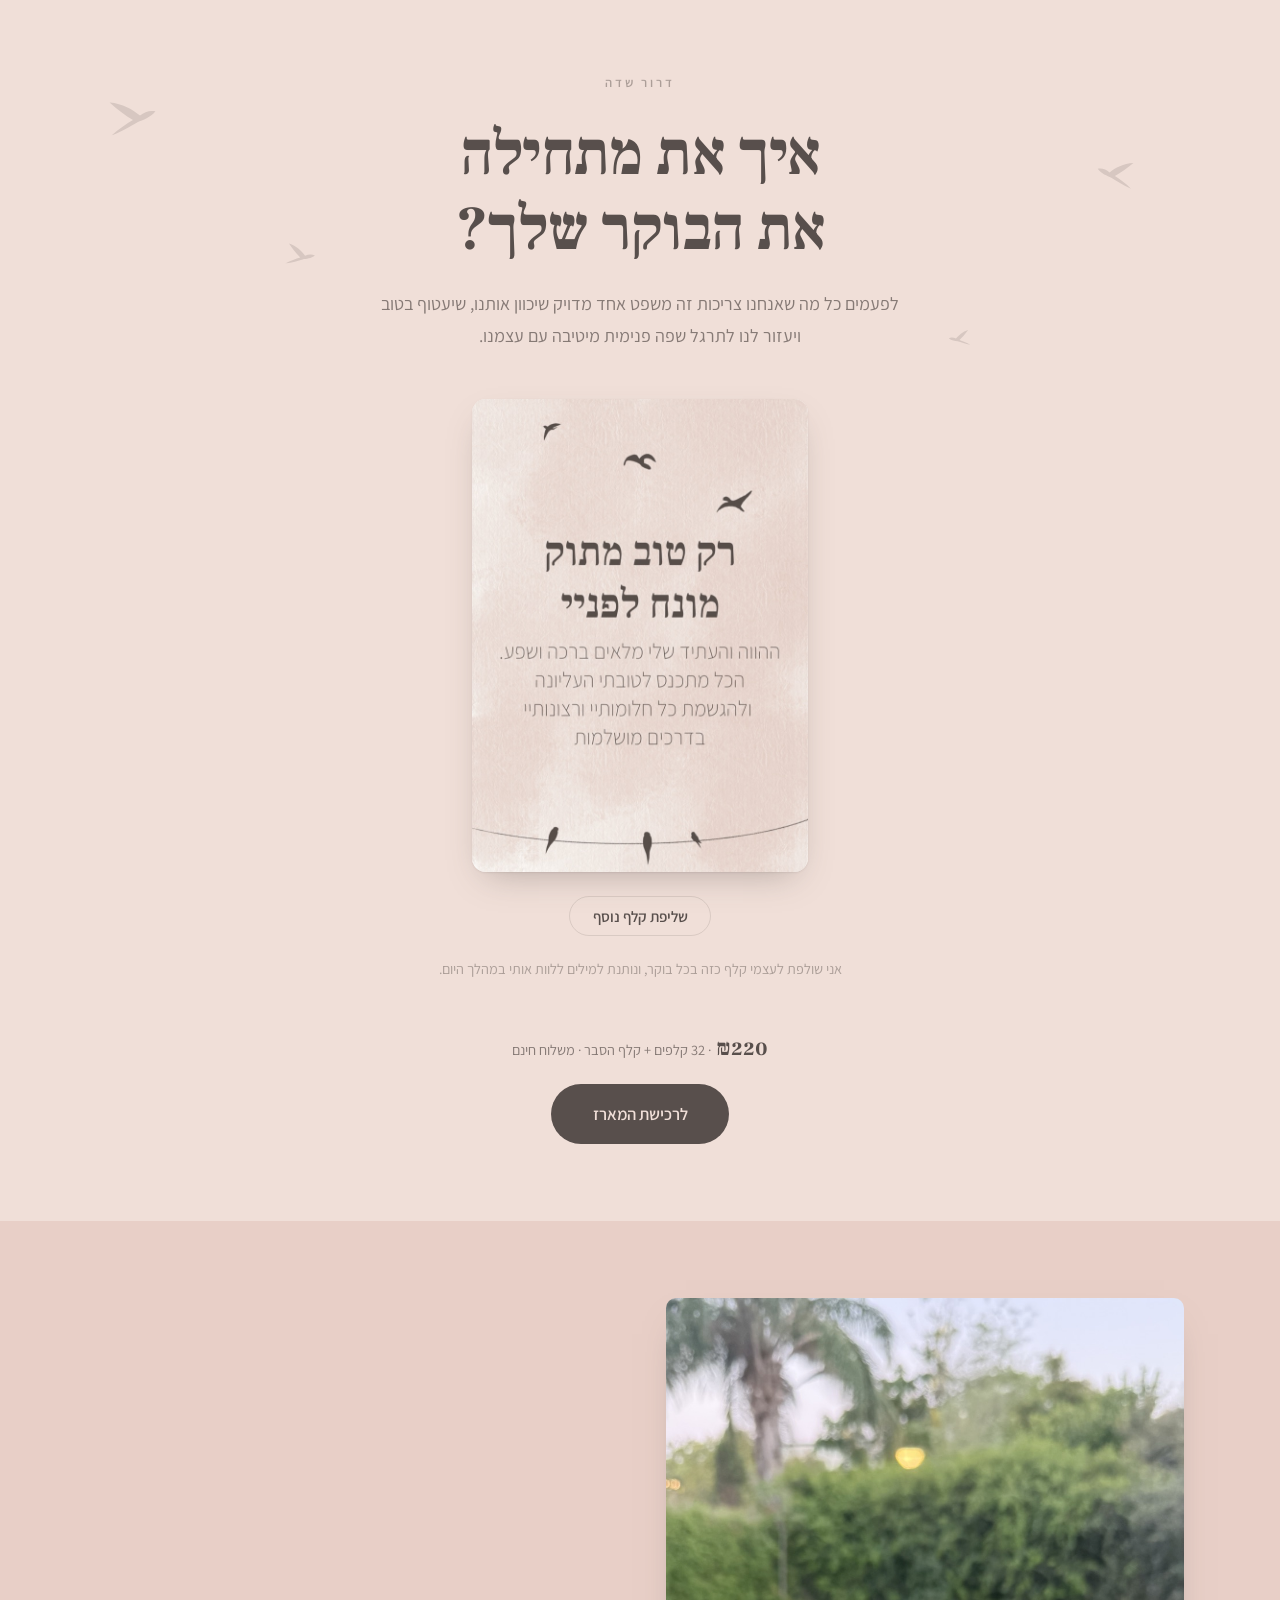
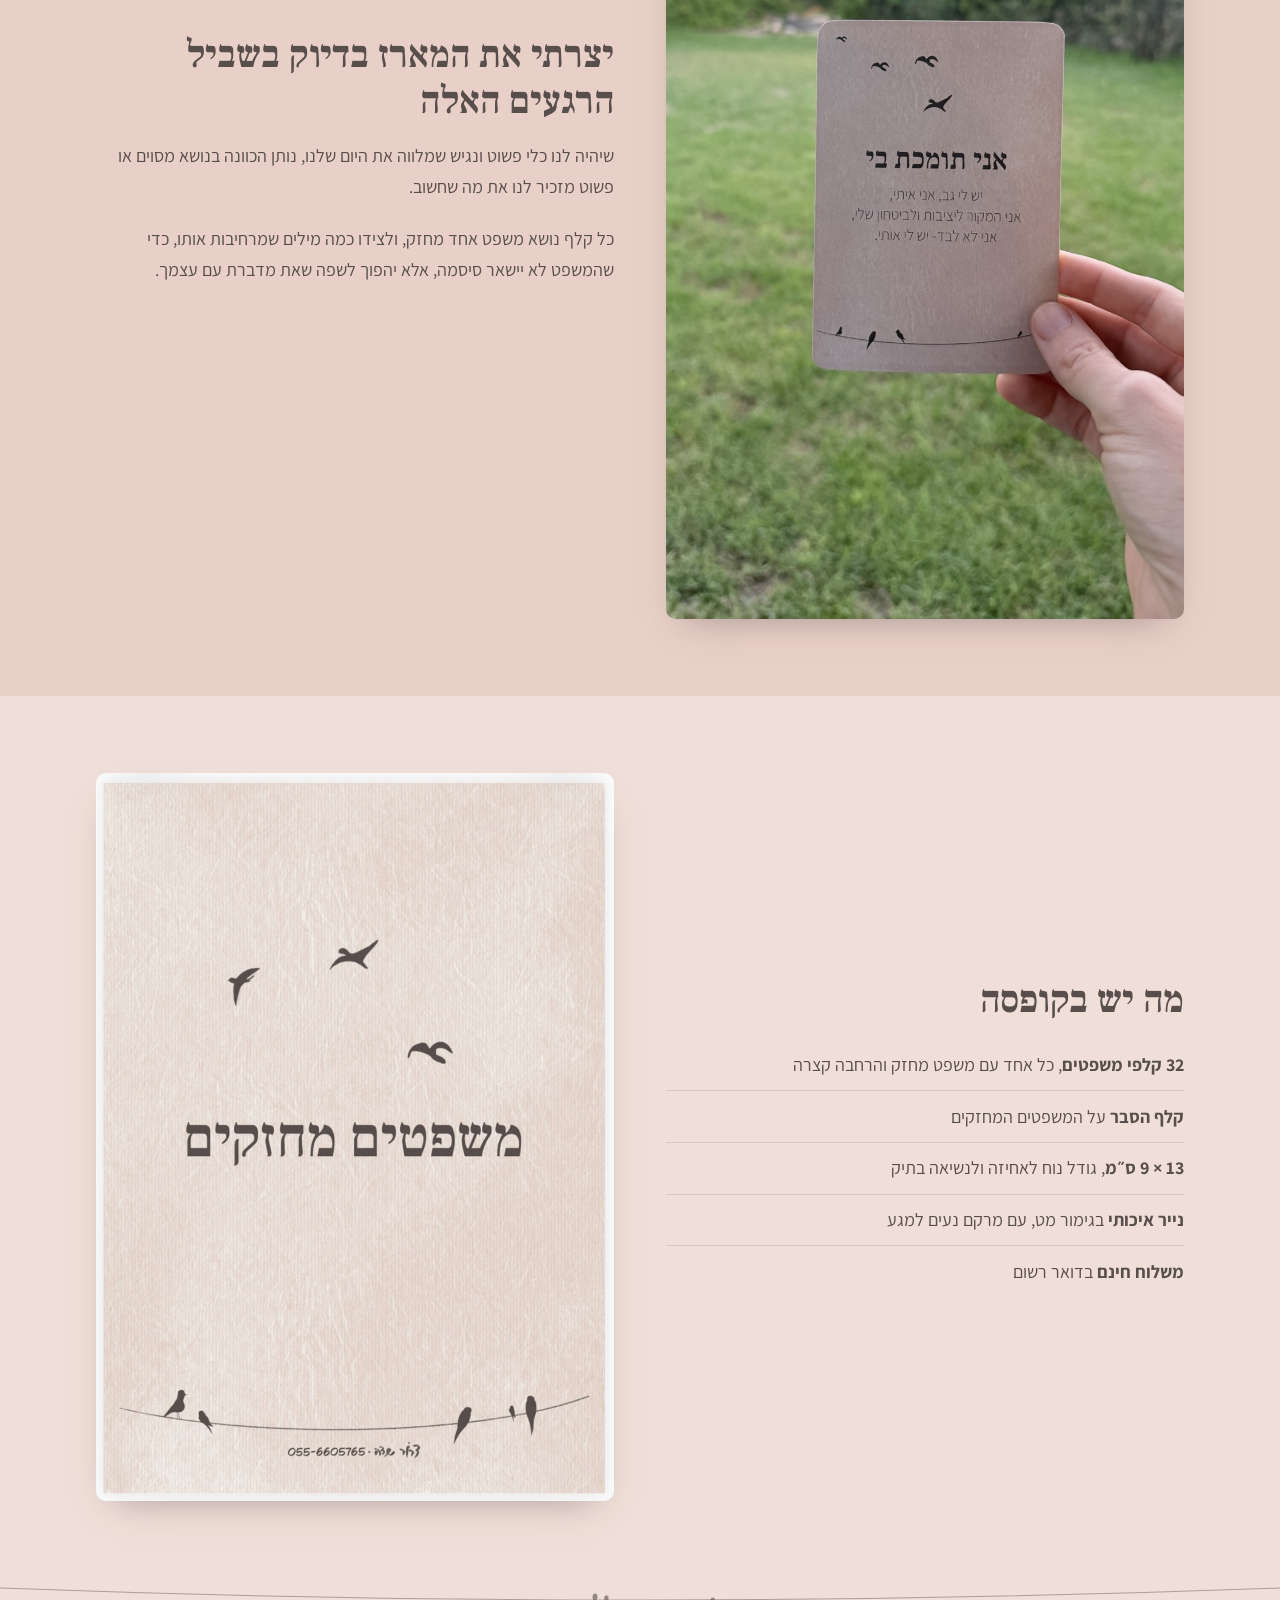
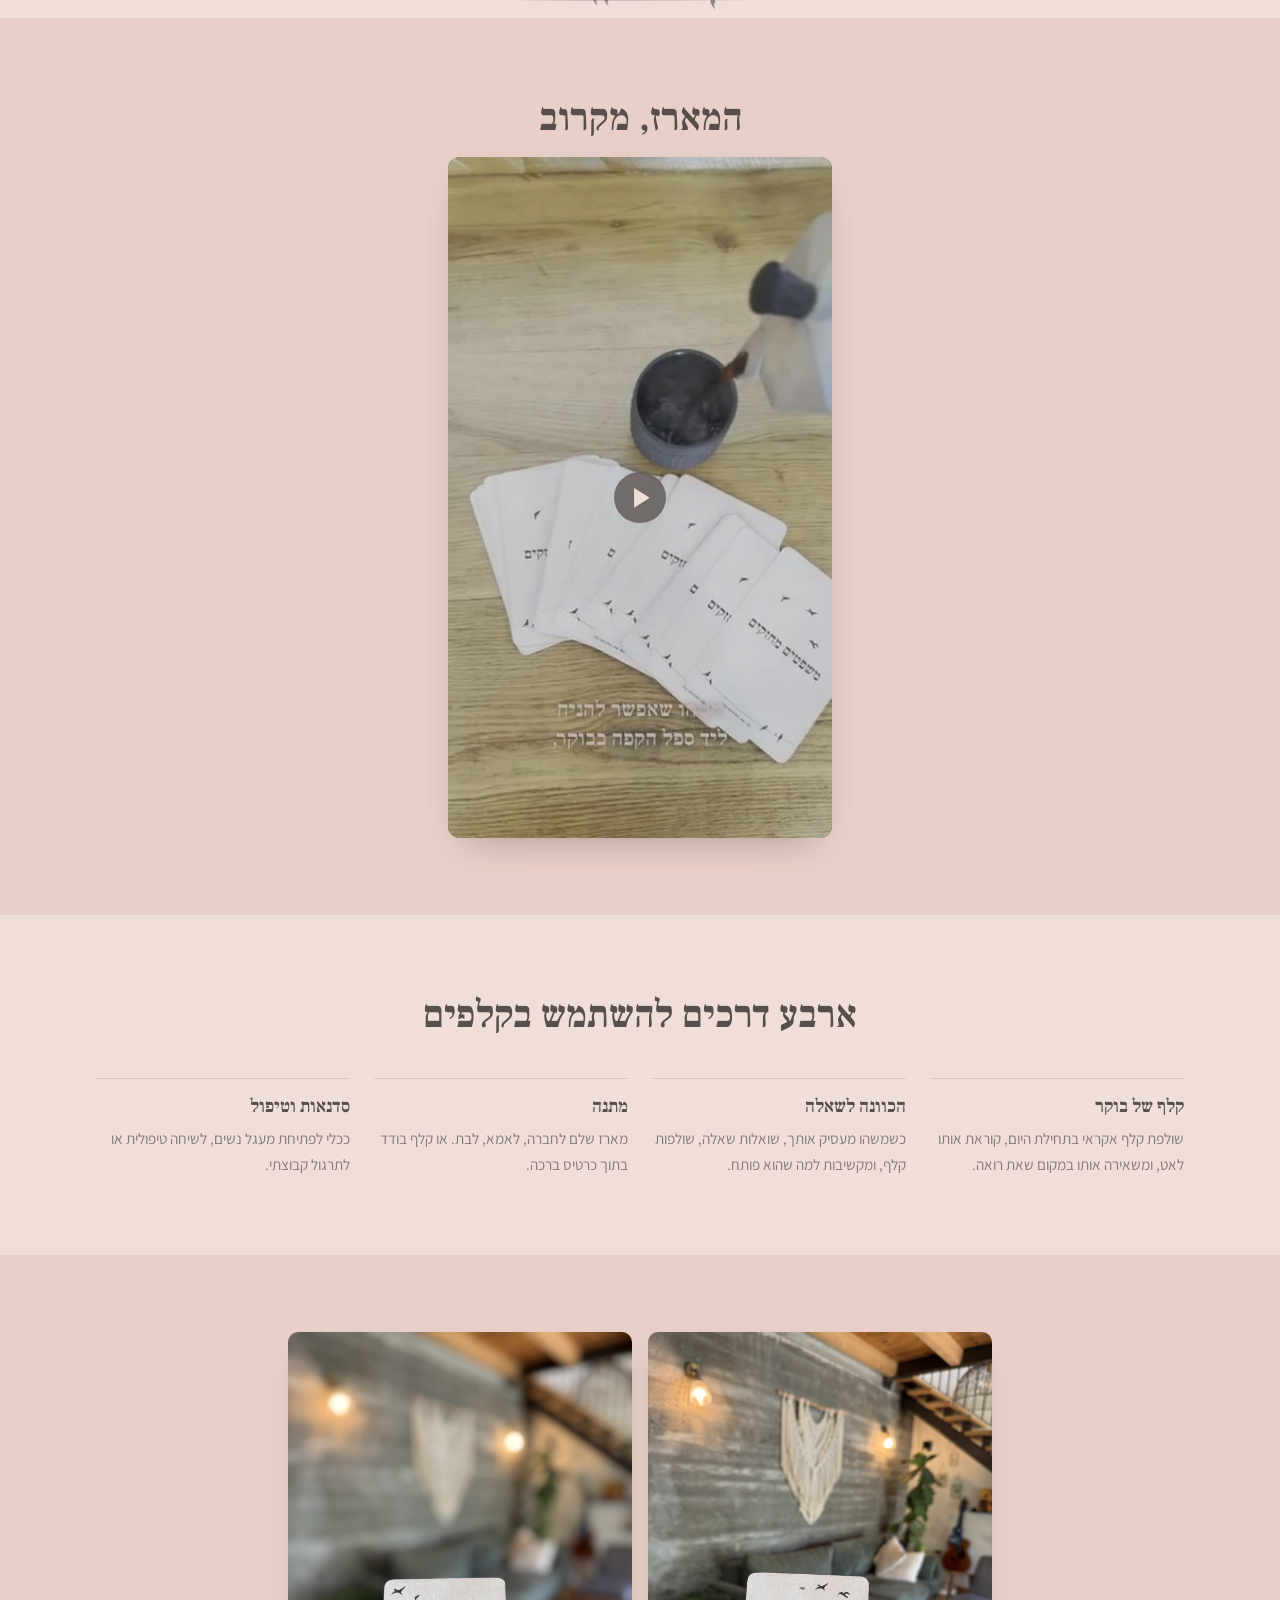
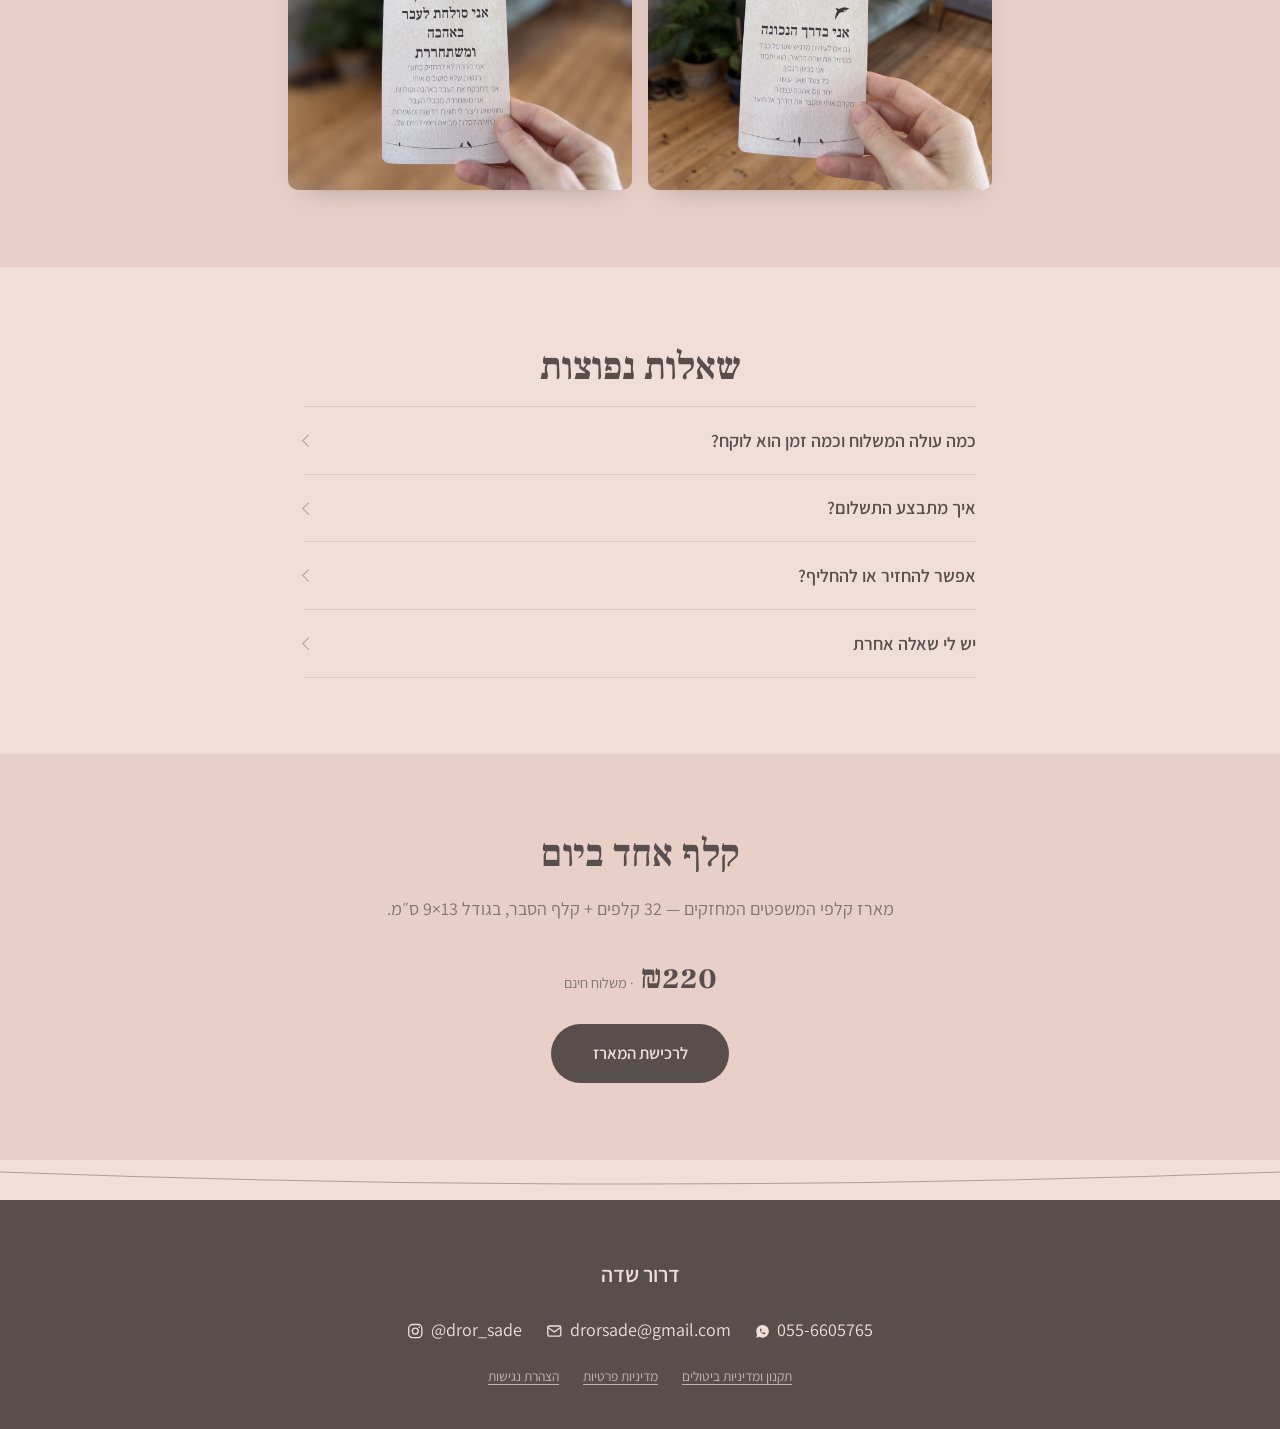
==== index.html @ 2557dee8 "Apply דרור's copy and layout revisions - Story section: em-dash removed, דרור שדה signature dropped " ====
<!doctype html>
<html lang="he" dir="rtl">
<head>
<meta charset="utf-8">
<meta name="viewport" content="width=device-width, initial-scale=1">

<title>קלפי משפטים מחזקים | דרור שדה</title>
<meta name="description" content="מארז של 32 קלפי משפטים מחזקים לנשים, לתרגול שפה פנימית מיטיבה. קלף אחד בבוקר שמלווה אותך לאורך היום. ₪220, משלוח חינם.">

<link rel="canonical" href="https://netisade.github.io/affirmation-cards-landing/">
<meta property="og:type" content="product">
<meta property="og:locale" content="he_IL">
<meta property="og:site_name" content="דרור שדה">
<meta property="og:url" content="https://netisade.github.io/affirmation-cards-landing/">
<meta property="og:title" content="קלפי משפטים מחזקים | דרור שדה">
<meta property="og:description" content="32 קלפים לתרגול שפה פנימית מיטיבה. קלף אחד בבוקר שמלווה אותך לאורך היום.">
<meta property="og:image" content="https://netisade.github.io/affirmation-cards-landing/assets/og-image.jpg">
<meta property="og:image:width" content="1200">
<meta property="og:image:height" content="630">
<meta name="twitter:card" content="summary_large_image">

<link rel="icon" href="assets/favicon.svg" type="image/svg+xml">

<link rel="preconnect" href="https://fonts.googleapis.com">
<link rel="preconnect" href="https://fonts.gstatic.com" crossorigin>
<link href="https://fonts.googleapis.com/css2?family=Assistant:wght@400;600&family=Frank+Ruhl+Libre:wght@500;700&display=swap" rel="stylesheet">

<link rel="stylesheet" href="styles.css">

<script type="application/ld+json">
{
  "@context": "https://schema.org",
  "@type": "Product",
  "name": "קלפי משפטים מחזקים",
  "description": "מארז של 32 קלפי משפטים מחזקים + קלף הסבר, לתרגול שפה פנימית מיטיבה.",
  "image": "https://netisade.github.io/affirmation-cards-landing/assets/og-image.jpg",
  "url": "https://netisade.github.io/affirmation-cards-landing/",
  "brand": { "@type": "Brand", "name": "דרור שדה" },
  "offers": {
    "@type": "Offer",
    "price": "220",
    "priceCurrency": "ILS",
    "availability": "https://schema.org/InStock"
  }
}
</script>
</head>
<body>

<!-- Bird shapes, defined once and referenced throughout -->
<svg class="svg-defs" aria-hidden="true" focusable="false">
  <defs>
    <path id="bird-fly" d="M78 24c-8-3-16-1-23 3C46 17 32 6 14 2c10 12 20 22 30 30-10 4-22 10-34 18 16-4 30-10 40-14 8-2 20-4 28-12z"/>
    <path id="bird-sit" d="M10 3c3 0 5 3 5 7 0 3-1 6-3 9l3 9-6-7c-2-3-4-7-4-11 0-4 2-7 5-7z"/>
  </defs>
</svg>

<a class="skip-link" href="#main">דילוג לתוכן</a>

<main id="main">

  <!-- ── Hero: the ritual itself ─────────────────────────────── -->
  <section class="hero">
    <div class="flock" aria-hidden="true">
      <svg class="flock__bird flock__bird--1" viewBox="0 0 90 50"><use href="#bird-fly"/></svg>
      <svg class="flock__bird flock__bird--2" viewBox="0 0 90 50"><use href="#bird-fly"/></svg>
      <svg class="flock__bird flock__bird--3" viewBox="0 0 90 50"><use href="#bird-fly"/></svg>
      <svg class="flock__bird flock__bird--4" viewBox="0 0 90 50"><use href="#bird-fly"/></svg>
    </div>

    <div class="wrap hero__inner">
      <p class="eyebrow">דרור שדה</p>
      <h1 class="hero__title">איך את מתחילה<br>את הבוקר שלך?</h1>
      <p class="hero__lede">
        לפעמים כל מה שאנחנו צריכות זה משפט אחד מדויק שיכוון אותנו,
        שיעטוף בטוב ויעזור לנו לתרגל שפה פנימית מיטיבה עם עצמנו.
      </p>

      <!-- The signature element: a real card, drawable -->
      <div class="draw">
        <div class="card" id="card" aria-live="polite">
          <img id="card-img" src="assets/card-tov-matok.jpg" width="700" height="986"
               alt="קלף ובו הכיתוב: רק טוב מתוק מונח לפניי. ההווה והעתיד שלי מלאים ברכה ושפע. הכל מתכנס לטובתי העליונה ולהגשמת כל חלומותיי ורצונותיי בדרכים מושלמות.">
        </div>

        <button class="btn-draw" id="draw" type="button">
          שליפת קלף נוסף
        </button>
        <p class="draw__hint">אני שולפת לעצמי קלף כזה בכל בוקר, ונותנת למילים ללוות אותי במהלך היום.</p>
      </div>

      <div class="buy-block">
        <p class="price"><span dir="ltr">₪220</span> <span class="price__note">· 32 קלפים + קלף הסבר · משלוח חינם</span></p>
        <a class="btn-buy" data-buy href="https://wa.me/972556605765?text=%D7%94%D7%99%D7%99%20%D7%93%D7%A8%D7%95%D7%A8%2C%20%D7%90%D7%A9%D7%9E%D7%97%20%D7%9C%D7%94%D7%96%D7%9E%D7%99%D7%9F%20%D7%9E%D7%90%D7%A8%D7%96%20%D7%A9%D7%9C%20%D7%A7%D7%9C%D7%A4%D7%99%20%D7%9E%D7%A9%D7%A4%D7%98%D7%99%D7%9D%20%D7%9E%D7%97%D7%96%D7%A7%D7%99%D7%9D" target="_blank" rel="noopener">
          לרכישת המארז
        </a>
      </div>
    </div>
  </section>

  <!-- ── Story ───────────────────────────────────────────────── -->
  <section class="band band--alt">
    <div class="wrap split">
      <div class="split__media">
        <img src="assets/photo-garden.jpg" width="900" height="1600" alt="יד מחזיקה קלף ובו הכיתוב ״אני תומכת בי״, על רקע גינה ירוקה" loading="lazy">
      </div>
      <div class="split__text">
        <h2 class="h2">יצרתי את המארז בדיוק בשביל הרגעים האלה</h2>
        <p>
          שיהיה לנו כלי פשוט ונגיש שמלווה את היום שלנו, נותן הכוונה בנושא מסוים
          או פשוט מזכיר לנו את מה שחשוב.
        </p>
        <p>
          כל קלף נושא משפט אחד מחזק, ולצידו כמה מילים שמרחיבות אותו,
          כדי שהמשפט לא יישאר סיסמה, אלא יהפוך לשפה שאת מדברת עם עצמך.
        </p>
      </div>
    </div>
  </section>

  <!-- ── What's in the box ───────────────────────────────────── -->
  <section class="band">
    <div class="wrap split split--reverse">
      <div class="split__media">
        <img src="assets/deck-cover.jpg" width="854" height="1200" alt="קלף השער של המארז ובו הכיתוב ״משפטים מחזקים״" loading="lazy">
      </div>
      <div class="split__text">
        <h2 class="h2">מה יש בקופסה</h2>
        <ul class="specs">
          <li><strong>32 קלפי משפטים</strong>, כל אחד עם משפט מחזק והרחבה קצרה</li>
          <li><strong>קלף הסבר</strong> על המשפטים המחזקים</li>
          <li><strong><span dir="ltr">9 × 13</span> ס״מ</strong>, גודל נוח לאחיזה ולנשיאה בתיק</li>
          <li><strong>נייר איכותי</strong> בגימור מט, עם מרקם נעים למגע</li>
          <li><strong>משלוח חינם</strong> בדואר רשום</li>
        </ul>
      </div>
    </div>
  </section>

  <div class="divider" aria-hidden="true">
    <svg viewBox="0 0 400 40" preserveAspectRatio="none" class="divider__wire">
      <path d="M0 10 Q200 34 400 10" fill="none" stroke="currentColor" stroke-width="1"/>
    </svg>
    <svg viewBox="0 0 400 40" class="divider__birds">
      <g transform="translate(150 14) scale(.5)"><use href="#bird-sit"/></g>
      <g transform="translate(162 16) scale(.44)"><use href="#bird-sit"/></g>
      <g transform="translate(268 18) scale(.48)"><use href="#bird-sit"/></g>
    </svg>
  </div>

  <!-- ── Video ───────────────────────────────────────────────── -->
  <section class="band band--alt">
    <div class="wrap narrow center">
      <h2 class="h2">המארז, מקרוב</h2>
      <div class="video" id="video"
           data-src="assets/product-video.mp4"
           data-poster="assets/video-poster.jpg">
        <img src="assets/video-poster.jpg" alt="" width="406" height="720" loading="lazy">
        <button class="video__play" type="button">
          <span class="visually-hidden">הפעלת הסרטון</span>
          <svg viewBox="0 0 24 24" aria-hidden="true"><path d="M8 5v14l11-7z" fill="currentColor"/></svg>
        </button>
      </div>
    </div>
  </section>

  <!-- ── How to use ──────────────────────────────────────────── -->
  <section class="band">
    <div class="wrap">
      <h2 class="h2 center">ארבע דרכים להשתמש בקלפים</h2>
      <div class="uses">
        <div class="use">
          <h3>קלף של בוקר</h3>
          <p>שולפת קלף אקראי בתחילת היום, קוראת אותו לאט, ומשאירה אותו במקום שאת רואה.</p>
        </div>
        <div class="use">
          <h3>הכוונה לשאלה</h3>
          <p>כשמשהו מעסיק אותך, שואלות שאלה, שולפות קלף, ומקשיבות למה שהוא פותח.</p>
        </div>
        <div class="use">
          <h3>מתנה</h3>
          <p>מארז שלם לחברה, לאמא, לבת. או קלף בודד בתוך כרטיס ברכה.</p>
        </div>
        <div class="use">
          <h3>סדנאות וטיפול</h3>
          <p>ככלי לפתיחת מעגל נשים, לשיחה טיפולית או לתרגול קבוצתי.</p>
        </div>
      </div>
    </div>
  </section>

  <!-- ── Gallery ─────────────────────────────────────────────── -->
  <section class="band band--alt">
    <div class="wrap">
      <div class="gallery">
        <img src="assets/photo-livingroom.jpg" width="1200" height="1600" alt="קלף ובו הכיתוב ״אני בדרך הנכונה״ מוחזק בסלון" loading="lazy">
        <img src="assets/photo-livingroom-2.jpg" width="1200" height="1600" alt="קלף ובו הכיתוב ״אני סולחת לעבר באהבה ומשתחררת״" loading="lazy">
      </div>
    </div>
  </section>

  <!-- ── FAQ ─────────────────────────────────────────────────── -->
  <section class="band">
    <div class="wrap narrow">
      <h2 class="h2 center">שאלות נפוצות</h2>

      <details class="faq">
        <summary>כמה עולה המשלוח וכמה זמן הוא לוקח?</summary>
        <p>המשלוח בדואר רשום הוא <strong>חינם</strong>, ומגיע עד שבועיים.
           אפשר גם משלוח עם שליח עד הבית בתוספת <strong><span dir="ltr">₪35</span></strong>.
           כתבי לי בוואטסאפ ונסגור את הפרטים.</p>
      </details>

      <details class="faq">
        <summary>איך מתבצע התשלום?</summary>
        <p>התשלום מתבצע בעמוד מאובטח של מערכת הסליקה מורנינג (חשבונית ירוקה).
           פרטי האשראי לא נשמרים אצלי, וקבלה נשלחת אלייך אוטומטית למייל בסיום הרכישה.</p>
      </details>

      <details class="faq">
        <summary>אפשר להחזיר או להחליף?</summary>
        <p>כן. אפשר לבטל את העסקה תוך 14 יום מקבלת המארז, כל עוד הוא באריזתו המקורית
           ולא נעשה בו שימוש, בהתאם לחוק הגנת הצרכן. הפרטים המלאים מופיעים
           <a href="takanon.html">בתקנון</a>.</p>
      </details>

      <details class="faq">
        <summary>יש לי שאלה אחרת</summary>
        <p>אשמח לענות. אפשר <a href="https://wa.me/972556605765" target="_blank" rel="noopener">בוואטסאפ</a>
           או במייל <span data-mail dir="ltr">drorsade [at] gmail [dot] com</span>.</p>
      </details>
    </div>
  </section>

  <!-- ── Closing CTA: the birds settle ───────────────────────── -->
  <section class="band band--close">
    <div class="wrap narrow center">
      <h2 class="h2">קלף אחד ביום</h2>
      <p class="close__lede">מארז קלפי המשפטים המחזקים — 32 קלפים + קלף הסבר, בגודל <span dir="ltr">9×13</span> ס״מ.</p>
      <p class="price price--lg"><span dir="ltr">₪220</span> <span class="price__note">· משלוח חינם</span></p>
      <a class="btn-buy" data-buy href="https://wa.me/972556605765?text=%D7%94%D7%99%D7%99%20%D7%93%D7%A8%D7%95%D7%A8%2C%20%D7%90%D7%A9%D7%9E%D7%97%20%D7%9C%D7%94%D7%96%D7%9E%D7%99%D7%9F%20%D7%9E%D7%90%D7%A8%D7%96%20%D7%A9%D7%9C%20%D7%A7%D7%9C%D7%A4%D7%99%20%D7%9E%D7%A9%D7%A4%D7%98%D7%99%D7%9D%20%D7%9E%D7%97%D7%96%D7%A7%D7%99%D7%9D" target="_blank" rel="noopener">
        לרכישת המארז
      </a>
    </div>
  </section>

</main>

<footer class="footer">
  <svg class="footer__wire" viewBox="0 0 400 40" preserveAspectRatio="none" aria-hidden="true">
    <path d="M0 12 Q200 36 400 12" fill="none" stroke="currentColor" stroke-width="1"/>
  </svg>
  <div class="wrap footer__inner">
    <p class="footer__name">דרור שדה</p>
    <ul class="footer__links">
      <li>
        <a href="https://wa.me/972556605765" target="_blank" rel="noopener">
          <svg class="icon icon--solid" viewBox="0 0 24 24" width="14" height="14" aria-hidden="true">
            <path fill="currentColor" d="M12 2C6.5 2 2 6.5 2 12c0 1.8.5 3.5 1.3 4.9L2 22l5.3-1.4C8.7 21.5 10.3 22 12 22c5.5 0 10-4.5 10-10S17.5 2 12 2z"/>
            <g transform="translate(6.4 6.6) scale(.47)">
              <path fill="var(--ink)" d="M6.62 10.79c1.44 2.83 3.76 5.14 6.59 6.59l2.2-2.2c.27-.27.67-.36 1.02-.24 1.12.37 2.33.57 3.57.57.55 0 1 .45 1 1V20c0 .55-.45 1-1 1-9.39 0-17-7.61-17-17 0-.55.45-1 1-1h3.5c.55 0 1 .45 1 1 0 1.25.2 2.45.57 3.57.11.35.03.74-.25 1.02l-2.2 2.2z"/>
            </g>
          </svg>
          <span class="visually-hidden">וואטסאפ</span>
          <span dir="ltr">055-6605765</span>
        </a>
      </li>
      <li><span data-mail="icon" dir="ltr">drorsade [at] gmail [dot] com</span></li>
      <li>
        <a href="https://instagram.com/dror_sade" target="_blank" rel="noopener">
          <svg class="icon" viewBox="0 0 24 24" width="15" height="15" aria-hidden="true"
               fill="none" stroke="currentColor" stroke-width="1.9"
               stroke-linecap="round" stroke-linejoin="round">
            <rect x="2.5" y="2.5" width="19" height="19" rx="5.4"/>
            <circle cx="12" cy="12" r="4.3"/>
            <circle cx="17.6" cy="6.4" r="1.15" fill="currentColor" stroke="none"/>
          </svg>
          <span class="visually-hidden">אינסטגרם</span>
          <span dir="ltr">@dror_sade</span>
        </a>
      </li>
    </ul>
    <ul class="footer__legal">
      <li><a href="takanon.html">תקנון ומדיניות ביטולים</a></li>
      <li><a href="privacy.html">מדיניות פרטיות</a></li>
      <li><a href="accessibility.html">הצהרת נגישות</a></li>
    </ul>
  </div>
</footer>

<!-- Sticky buy bar — appears once the hero scrolls away (mobile) -->
<div class="sticky-buy" id="stickyBuy" hidden>
  <span class="sticky-buy__price"><span dir="ltr">₪220</span> · משלוח חינם</span>
  <a class="btn-buy btn-buy--sm" data-buy href="https://wa.me/972556605765?text=%D7%94%D7%99%D7%99%20%D7%93%D7%A8%D7%95%D7%A8%2C%20%D7%90%D7%A9%D7%9E%D7%97%20%D7%9C%D7%94%D7%96%D7%9E%D7%99%D7%9F%20%D7%9E%D7%90%D7%A8%D7%96%20%D7%A9%D7%9C%20%D7%A7%D7%9C%D7%A4%D7%99%20%D7%9E%D7%A9%D7%A4%D7%98%D7%99%D7%9D%20%D7%9E%D7%97%D7%96%D7%A7%D7%99%D7%9D" target="_blank" rel="noopener">לרכישה</a>
</div>

<script src="script.js"></script>
<script src="contact.js"></script>
</body>
</html>
---- styles.css ----
/* ============================================================
   קלפי משפטים מחזקים — דרור שדה
   Palette and typefaces are the brand's own spec.
   ============================================================ */

:root {
  --ink:      #584F4C;   /* text and birds */
  --paper:    #F0DFD8;   /* primary background */
  --paper-2:  #E8CFC7;   /* alternating background */
  --cream:    #FBF4F1;   /* card surface */

  --ink-70:   rgba(88, 79, 76, .7);
  --ink-45:   rgba(88, 79, 76, .45);
  --ink-15:   rgba(88, 79, 76, .15);

  --display: "Frank Ruhl Libre", Georgia, serif;
  --body:    "Assistant", -apple-system, "Segoe UI", sans-serif;

  --wrap: 68rem;
  --gap:  clamp(2.5rem, 6vw, 5rem);
}

*, *::before, *::after { box-sizing: border-box; }

html { -webkit-text-size-adjust: 100%; scroll-behavior: smooth; }

body {
  margin: 0;
  background: var(--paper);
  color: var(--ink);
  font-family: var(--body);
  font-size: clamp(1rem, .96rem + .3vw, 1.125rem);
  line-height: 1.75;
  overflow-x: hidden;
}

img { max-width: 100%; height: auto; display: block; }

a { color: inherit; text-underline-offset: .25em; }

h1, h2, h3 {
  font-family: var(--display);
  font-weight: 700;
  line-height: 1.2;
  margin: 0;
}

p { margin: 0 0 1.1em; }
p:last-child { margin-bottom: 0; }

.svg-defs { position: absolute; width: 0; height: 0; }

.visually-hidden {
  position: absolute; width: 1px; height: 1px;
  padding: 0; margin: -1px; overflow: hidden;
  clip: rect(0 0 0 0); white-space: nowrap; border: 0;
}

.skip-link {
  position: absolute; inset-inline-start: 0; inset-block-start: -100%;
  background: var(--ink); color: var(--paper);
  padding: .75rem 1.25rem; z-index: 100;
}
.skip-link:focus { inset-block-start: 0; }

:focus-visible {
  outline: 2px solid var(--ink);
  outline-offset: 3px;
  border-radius: 2px;
}

/* ── Layout ─────────────────────────────────────────────────── */

.wrap {
  width: min(100% - 2.5rem, var(--wrap));
  margin-inline: auto;
}
.narrow { max-width: 42rem; }
.center { text-align: center; }
.narrow.center { margin-inline: auto; }

.band { padding-block: var(--gap); }
.band--alt { background: var(--paper-2); }

.h2 {
  font-size: clamp(1.6rem, 1.3rem + 1.5vw, 2.4rem);
  margin-block-end: 1rem;
}
.h2.center { margin-inline: auto; }

.eyebrow {
  font-family: var(--body);
  font-size: .8rem;
  font-weight: 600;
  letter-spacing: .22em;
  color: var(--ink-45);
  margin-block-end: 1.5rem;
}

/* ── Hero ───────────────────────────────────────────────────── */

.hero {
  position: relative;
  padding-block: clamp(2.5rem, 7vw, 4.5rem) var(--gap);
  overflow: hidden;
}

.hero__inner { text-align: center; }

.hero__title {
  font-size: clamp(2.1rem, 1.4rem + 3.4vw, 3.9rem);
  letter-spacing: -.01em;
  margin-block-end: 1.25rem;
}

.hero__lede {
  max-width: 34rem;
  margin-inline: auto;
  margin-block-end: clamp(2rem, 5vw, 3rem);
  color: var(--ink-70);
}

/* Birds drifting behind the hero — scattered, still in flight */
.flock {
  position: absolute; inset: 0;
  pointer-events: none;
  color: var(--ink);
  opacity: .16;
}
.flock__bird { position: absolute; fill: currentColor; }
.flock__bird--1 { width: 62px; inset-block-start: 8%;  inset-inline-end: 8%;  transform: rotate(-8deg); }
.flock__bird--2 { width: 38px; inset-block-start: 20%; inset-inline-end: 22%; transform: rotate(6deg); }
.flock__bird--3 { width: 48px; inset-block-start: 13%; inset-inline-start: 11%; transform: rotate(10deg) scaleX(-1); }
.flock__bird--4 { width: 28px; inset-block-start: 27%; inset-inline-start: 24%; transform: rotate(-4deg) scaleX(-1); }

@media (max-width: 48rem) {
  .flock__bird--2, .flock__bird--4 { display: none; }
  .flock__bird--1 { width: 42px; }
  .flock__bird--3 { width: 32px; }
}

/* ── The card (signature element) ───────────────────────────── */

.draw { margin-block-end: clamp(2rem, 5vw, 3rem); }

/* The real printed card, photographed. Its own paper grain and birds are
   part of the image, so the frame here stays out of the way. */
.card {
  width: min(100%, 21rem);
  margin-inline: auto;
  border-radius: 14px;
  overflow: hidden;
  background: var(--cream);
  box-shadow:
    0 1px 2px rgba(88, 79, 76, .10),
    0 14px 34px -14px rgba(88, 79, 76, .40);
}

.card img {
  width: 100%;
  height: auto;
  display: block;
  transition: opacity .2s ease;
}

.card.is-turning img { opacity: 0; }

.btn-draw {
  display: inline-block;
  margin-block-start: 1.5rem;
  padding: .55rem 1.4rem;
  font-family: var(--body);
  font-size: .95rem;
  font-weight: 600;
  color: var(--ink);
  background: transparent;
  border: 1px solid var(--ink-15);
  border-radius: 999px;
  cursor: pointer;
  transition: border-color .2s ease, background-color .2s ease;
}
.btn-draw:hover { border-color: var(--ink-45); background: rgba(255,255,255,.4); }

.draw__hint {
  max-width: 28rem;
  margin-inline: auto;
  margin-block-start: 1.25rem;
  font-size: .9rem;
  color: var(--ink-45);
}

/* ── Buy ────────────────────────────────────────────────────── */

.price {
  font-family: var(--display);
  font-size: 1.4rem;
  font-weight: 700;
  margin-block-end: 1rem;
}
.price--lg { font-size: clamp(1.6rem, 1.4rem + 1vw, 2.1rem); }
.price__note {
  font-family: var(--body);
  font-size: .9rem;
  font-weight: 400;
  color: var(--ink-70);
}

.btn-buy {
  display: inline-block;
  padding: .95rem 2.6rem;
  min-height: 44px;
  background: var(--ink);
  color: var(--paper);
  font-family: var(--body);
  font-size: 1.05rem;
  font-weight: 600;
  text-decoration: none;
  border-radius: 999px;
  transition: transform .2s ease, box-shadow .2s ease;
}
.btn-buy:hover {
  transform: translateY(-2px);
  box-shadow: 0 10px 22px -10px rgba(88, 79, 76, .7);
}

/* ── Split sections ─────────────────────────────────────────── */

.split {
  display: grid;
  gap: clamp(1.75rem, 4vw, 3.5rem);
  align-items: center;
}
@media (min-width: 48rem) {
  .split { grid-template-columns: 1fr 1fr; }
  .split--reverse .split__media { order: 2; }
}

.split__media img {
  width: 100%;
  border-radius: 10px;
  box-shadow: 0 16px 36px -20px rgba(88, 79, 76, .55);
}

.signature {
  font-family: var(--display);
  font-size: 1.05rem;
  color: var(--ink-70);
  margin-block-start: 1.5rem;
}

.specs { margin: 0; padding: 0; list-style: none; }
.specs li {
  padding-block: .6rem;
  border-block-end: 1px solid var(--ink-15);
}
.specs li:last-child { border-block-end: 0; }

/* ── Divider: the wire ──────────────────────────────────────── */

.divider {
  position: relative;
  color: var(--ink-45);
  height: 40px;
}
.divider__wire, .divider__birds {
  position: absolute; inset-inline: 0; inset-block-start: 0;
  width: 100%; height: 40px;
}
.divider__birds { fill: var(--ink); opacity: .6; }

/* ── Video ──────────────────────────────────────────────────── */

.video {
  position: relative;
  width: min(100%, 24rem);
  margin-inline: auto;
  border-radius: 12px;
  overflow: hidden;
  box-shadow: 0 16px 36px -20px rgba(88, 79, 76, .55);
  background: var(--ink);
}
.video img, .video video { width: 100%; display: block; }

.video__play {
  position: absolute; inset: 0;
  display: grid; place-items: center;
  width: 100%; height: 100%;
  background: rgba(88, 79, 76, .22);
  border: 0; cursor: pointer;
  color: var(--paper);
  transition: background-color .2s ease;
}
.video__play:hover { background: rgba(88, 79, 76, .35); }
.video__play svg {
  width: 34px; height: 34px;
  padding: .55rem;
  box-sizing: content-box;
  background: rgba(88, 79, 76, .75);
  border-radius: 50%;
}

/* ── Uses ───────────────────────────────────────────────────── */

.uses {
  display: grid;
  gap: 1.5rem;
  margin-block-start: 2.5rem;
}
@media (min-width: 34rem) { .uses { grid-template-columns: repeat(2, 1fr); } }
@media (min-width: 60rem) { .uses { grid-template-columns: repeat(4, 1fr); } }

.use { padding-block-start: 1rem; border-block-start: 1px solid var(--ink-15); }
.use h3 { font-size: 1.15rem; margin-block-end: .5rem; }
.use p { font-size: .95rem; color: var(--ink-70); }

/* ── Gallery ────────────────────────────────────────────────── */

.gallery {
  display: grid;
  gap: 1rem;
  grid-template-columns: repeat(2, 1fr);
  max-width: 44rem;
  margin-inline: auto;
}

.gallery img {
  width: 100%;
  aspect-ratio: 3 / 4;
  object-fit: cover;
  border-radius: 10px;
  box-shadow: 0 12px 28px -18px rgba(88, 79, 76, .55);
}

/* ── FAQ ────────────────────────────────────────────────────── */

.faq {
  border-block-end: 1px solid var(--ink-15);
}
.faq:first-of-type { border-block-start: 1px solid var(--ink-15); }

.faq summary {
  padding-block: 1.1rem;
  font-weight: 600;
  cursor: pointer;
  list-style: none;
  display: flex;
  align-items: center;
  justify-content: space-between;
  gap: 1rem;
}
.faq summary::-webkit-details-marker { display: none; }
.faq summary::after {
  content: "";
  flex: none;
  width: .55rem; height: .55rem;
  border-inline-end: 1.5px solid var(--ink-45);
  border-block-end: 1.5px solid var(--ink-45);
  transform: rotate(45deg);
  transition: transform .2s ease;
}
.faq[open] summary::after { transform: rotate(-135deg); }
.faq p { padding-block-end: 1.1rem; color: var(--ink-70); }

/* ── Closing ────────────────────────────────────────────────── */

.band--close { background: var(--paper-2); }
.close__lede { color: var(--ink-70); margin-block-end: 1.5rem; }

/* ── Footer: the birds come to rest ─────────────────────────── */

.footer {
  position: relative;
  background: var(--ink);
  color: var(--paper);
  padding-block: 3.5rem 2.5rem;
  margin-block-start: 40px;
}
.footer__wire {
  position: absolute;
  inset-inline: 0;
  inset-block-start: -40px;
  width: 100%; height: 40px;
  color: var(--ink-45);
}
.footer__inner { text-align: center; }

.footer__name {
  font-family: var(--body);
  font-size: 1.35rem;
  font-weight: 600;
  margin-block-end: 1.25rem;
}

.footer__links, .footer__legal {
  list-style: none;
  margin: 0 0 1.25rem;
  padding: 0;
  display: flex;
  flex-wrap: wrap;
  justify-content: center;
  gap: .5rem 1.5rem;
}
.footer__links a { text-decoration: none; }
.footer__links a:hover { text-decoration: underline; }

.footer__legal {
  margin-block-end: 0;
  font-size: .85rem;
  opacity: .7;
}

/* ── Sticky buy bar ─────────────────────────────────────────── */

.sticky-buy {
  position: fixed;
  inset-inline: 0;
  inset-block-end: 0;
  z-index: 50;
  display: flex;
  align-items: center;
  justify-content: space-between;
  gap: 1rem;
  padding: .7rem 1.25rem;
  background: var(--cream);
  border-block-start: 1px solid var(--ink-15);
  box-shadow: 0 -6px 20px -12px rgba(88, 79, 76, .5);
  transform: translateY(100%);
  transition: transform .25s ease;
}
.sticky-buy.is-visible { transform: translateY(0); }
.sticky-buy[hidden] { display: none; }

.sticky-buy__price { font-weight: 600; font-size: .95rem; }
.btn-buy--sm { padding: .6rem 1.6rem; font-size: .95rem; }

@media (min-width: 48rem) { .sticky-buy { display: none; } }

/* ── Scroll reveal ──────────────────────────────────────────── */

.reveal {
  opacity: 0;
  transform: translateY(14px);
  transition: opacity .6s ease, transform .6s ease;
}
.reveal.is-in { opacity: 1; transform: none; }

@media (prefers-reduced-motion: reduce) {
  html { scroll-behavior: auto; }
  *, *::before, *::after {
    animation-duration: .01ms !important;
    transition-duration: .01ms !important;
  }
  .reveal { opacity: 1; transform: none; }
}

/* ── Legal pages ────────────────────────────────────────────── */

.legal { padding-block: clamp(2.5rem, 6vw, 4rem); }
.legal h1 { font-size: clamp(1.8rem, 1.5rem + 1.5vw, 2.6rem); margin-block-end: .5rem; }
.legal h2 { font-size: 1.25rem; margin-block: 2rem .6rem; }
.legal .updated { color: var(--ink-45); font-size: .9rem; margin-block-end: 2rem; }
.legal ul { padding-inline-start: 1.2rem; }
.legal li { margin-block-end: .5rem; }
.legal .back { display: inline-block; margin-block-end: 2rem; font-size: .95rem; }
.legal .todo {
  background: rgba(255,255,255,.55);
  border-inline-start: 3px solid var(--ink-45);
  padding: .75rem 1rem;
  font-size: .95rem;
}

/* ── Footer contact icons ───────────────────────────────────── */

.footer__links a,
.footer__links li {
  display: inline-flex;
  align-items: center;
  gap: .45rem;
}

/* האייקון יושב משמאל לטקסט. הסדר ב-HTML נשאר כשהיה (אייקון ואז טקסט),
   כך שקוראי מסך לא מושפעים — רק סדר התצוגה מתהפך. */
.footer__links a { flex-direction: row-reverse; }

.icon {
  width: .92em;
  height: .92em;
  flex: none;
  /* geometric centring sits the icon high against the glyphs, because the
     line box includes descender space the digits and caps don't use.
     This nudge aligns it with the optical middle of the text. */
  transform: translateY(.1em);
}

/* a solid glyph reads heavier than an outlined one at the same box size */
.icon--solid {
  width: .84em;
  height: .84em;
}
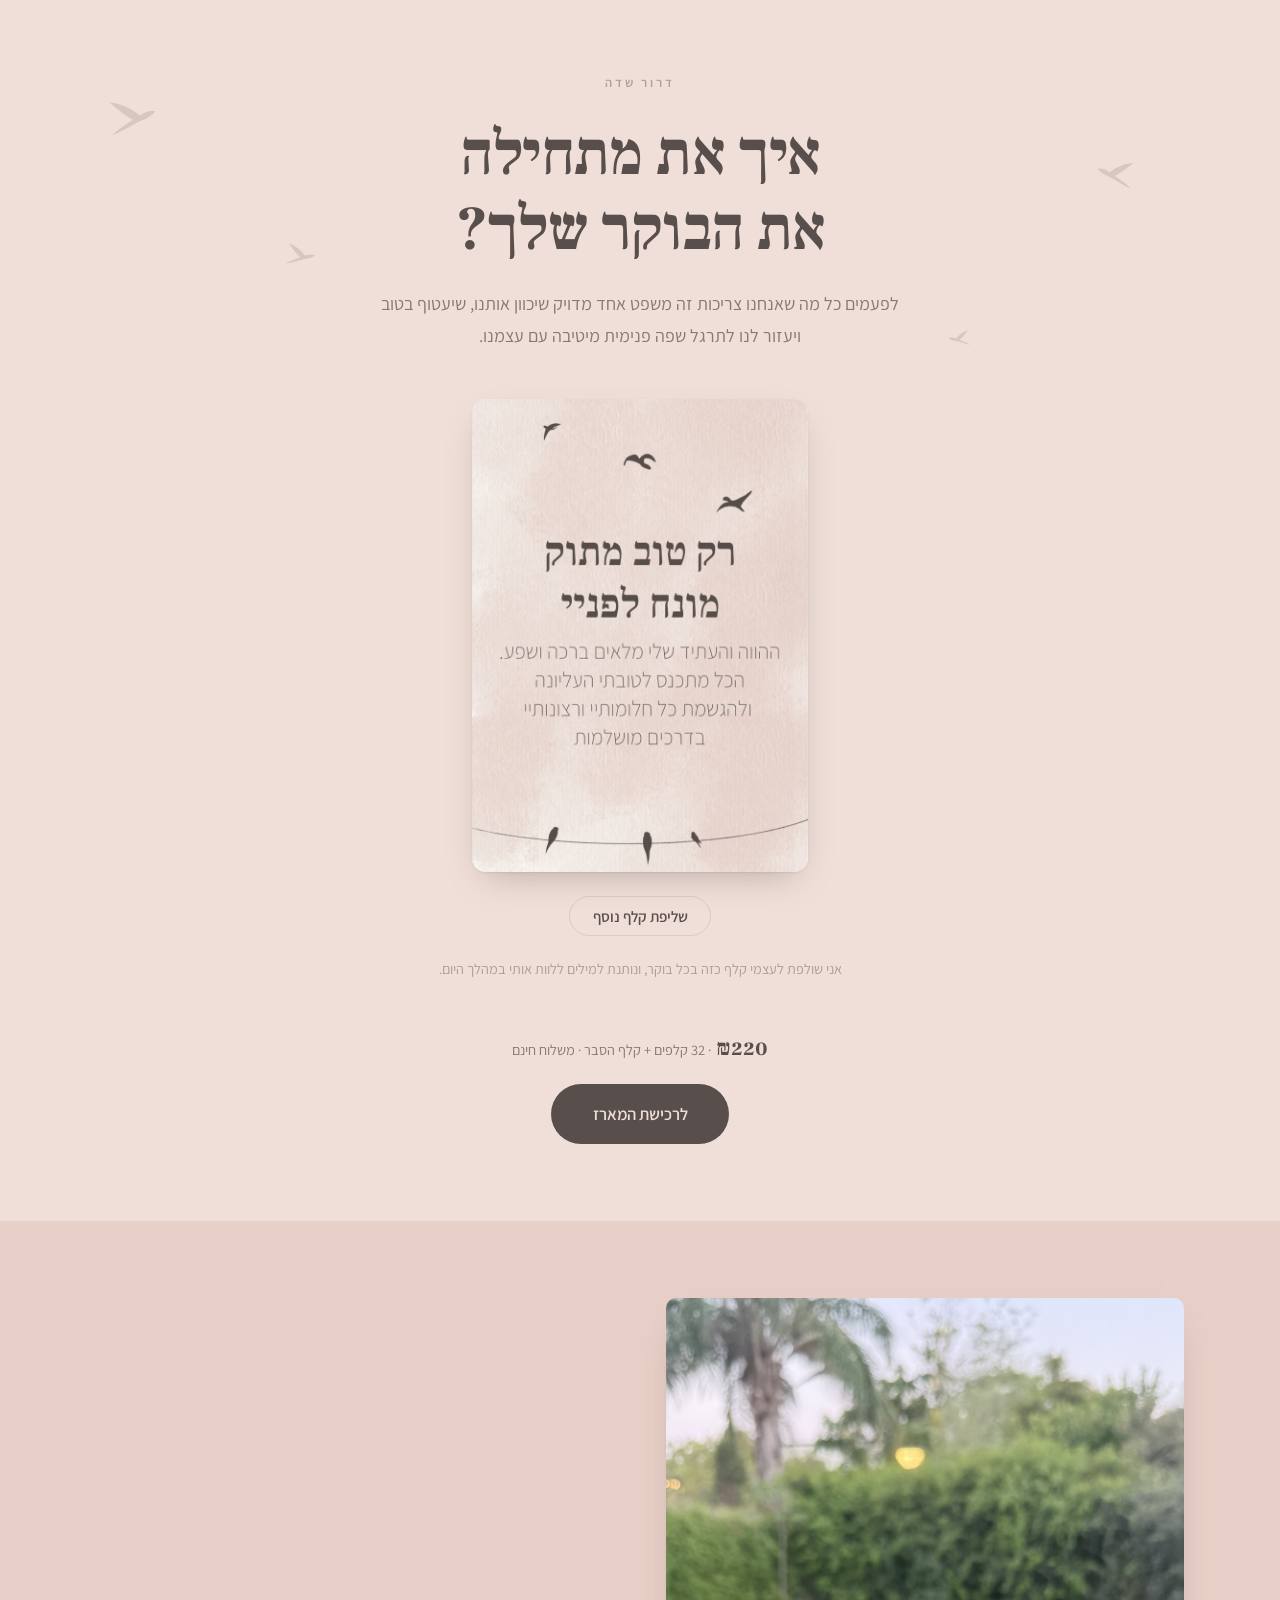
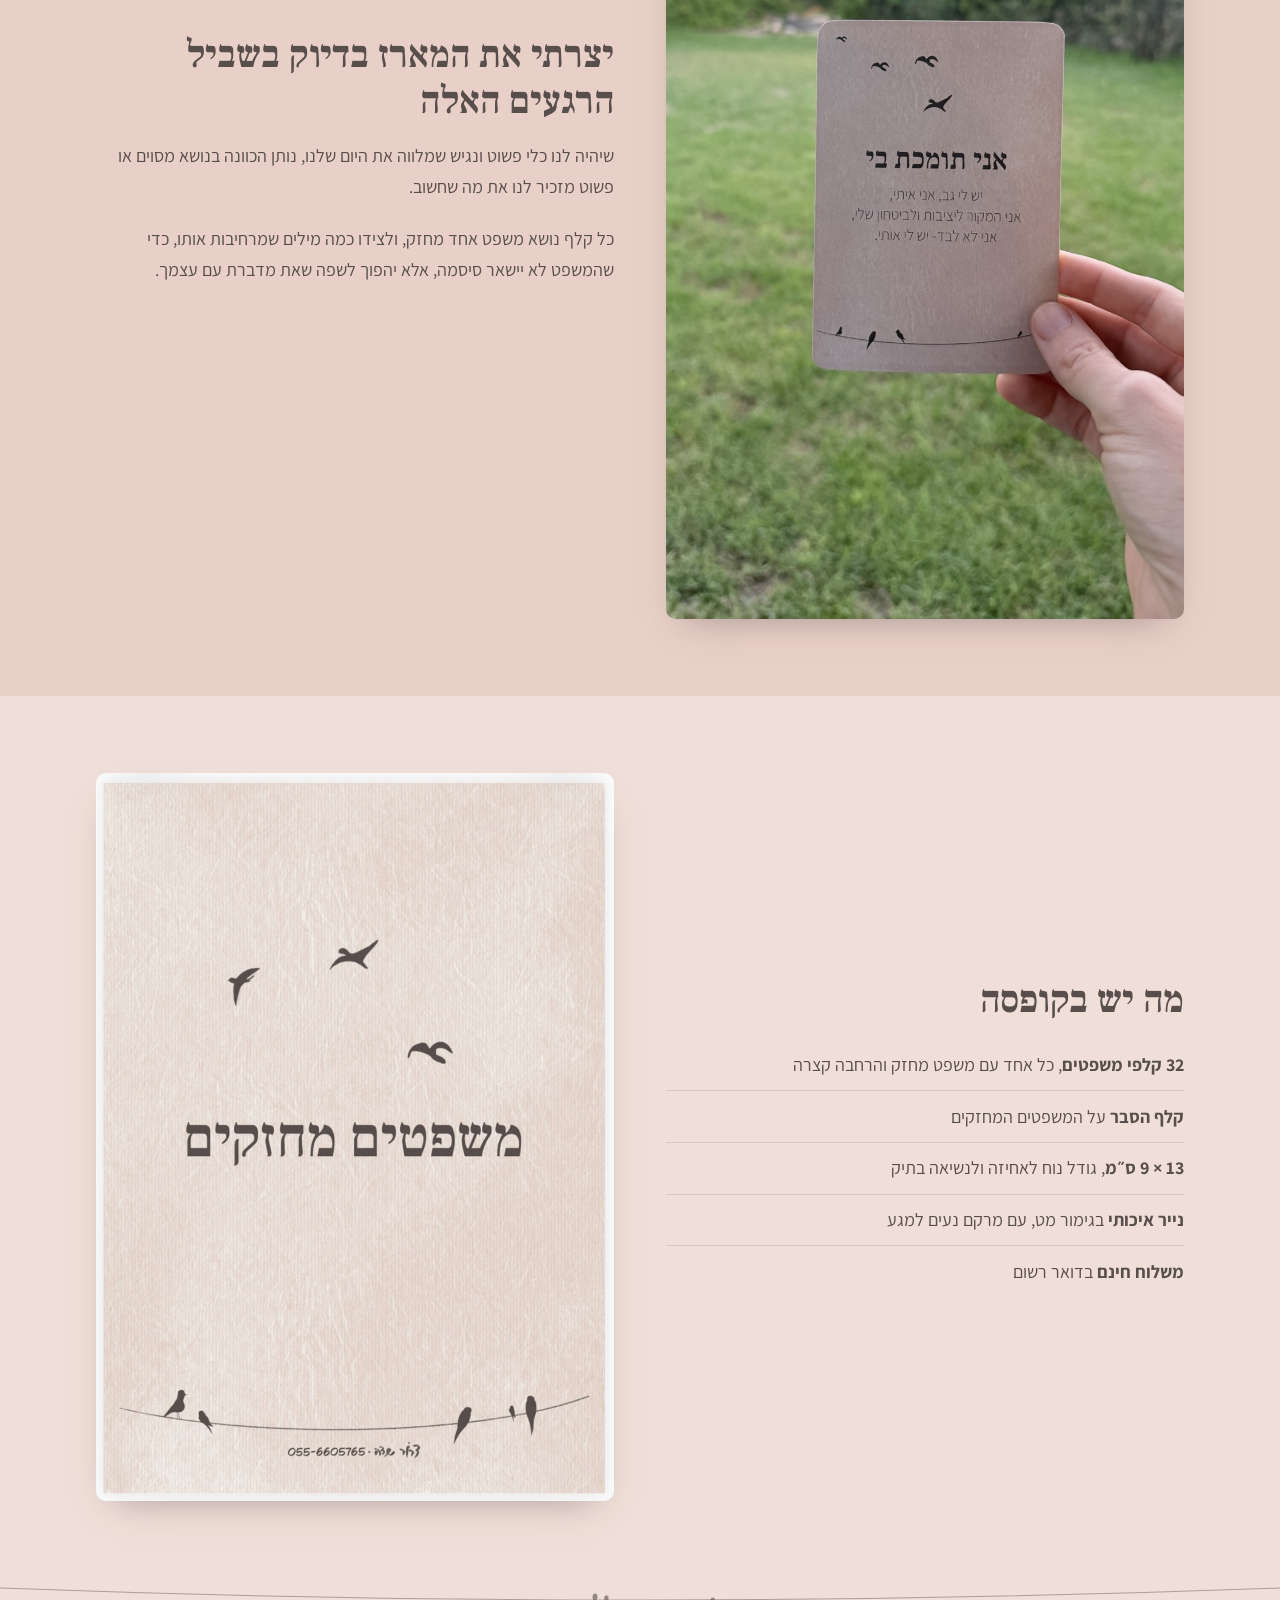
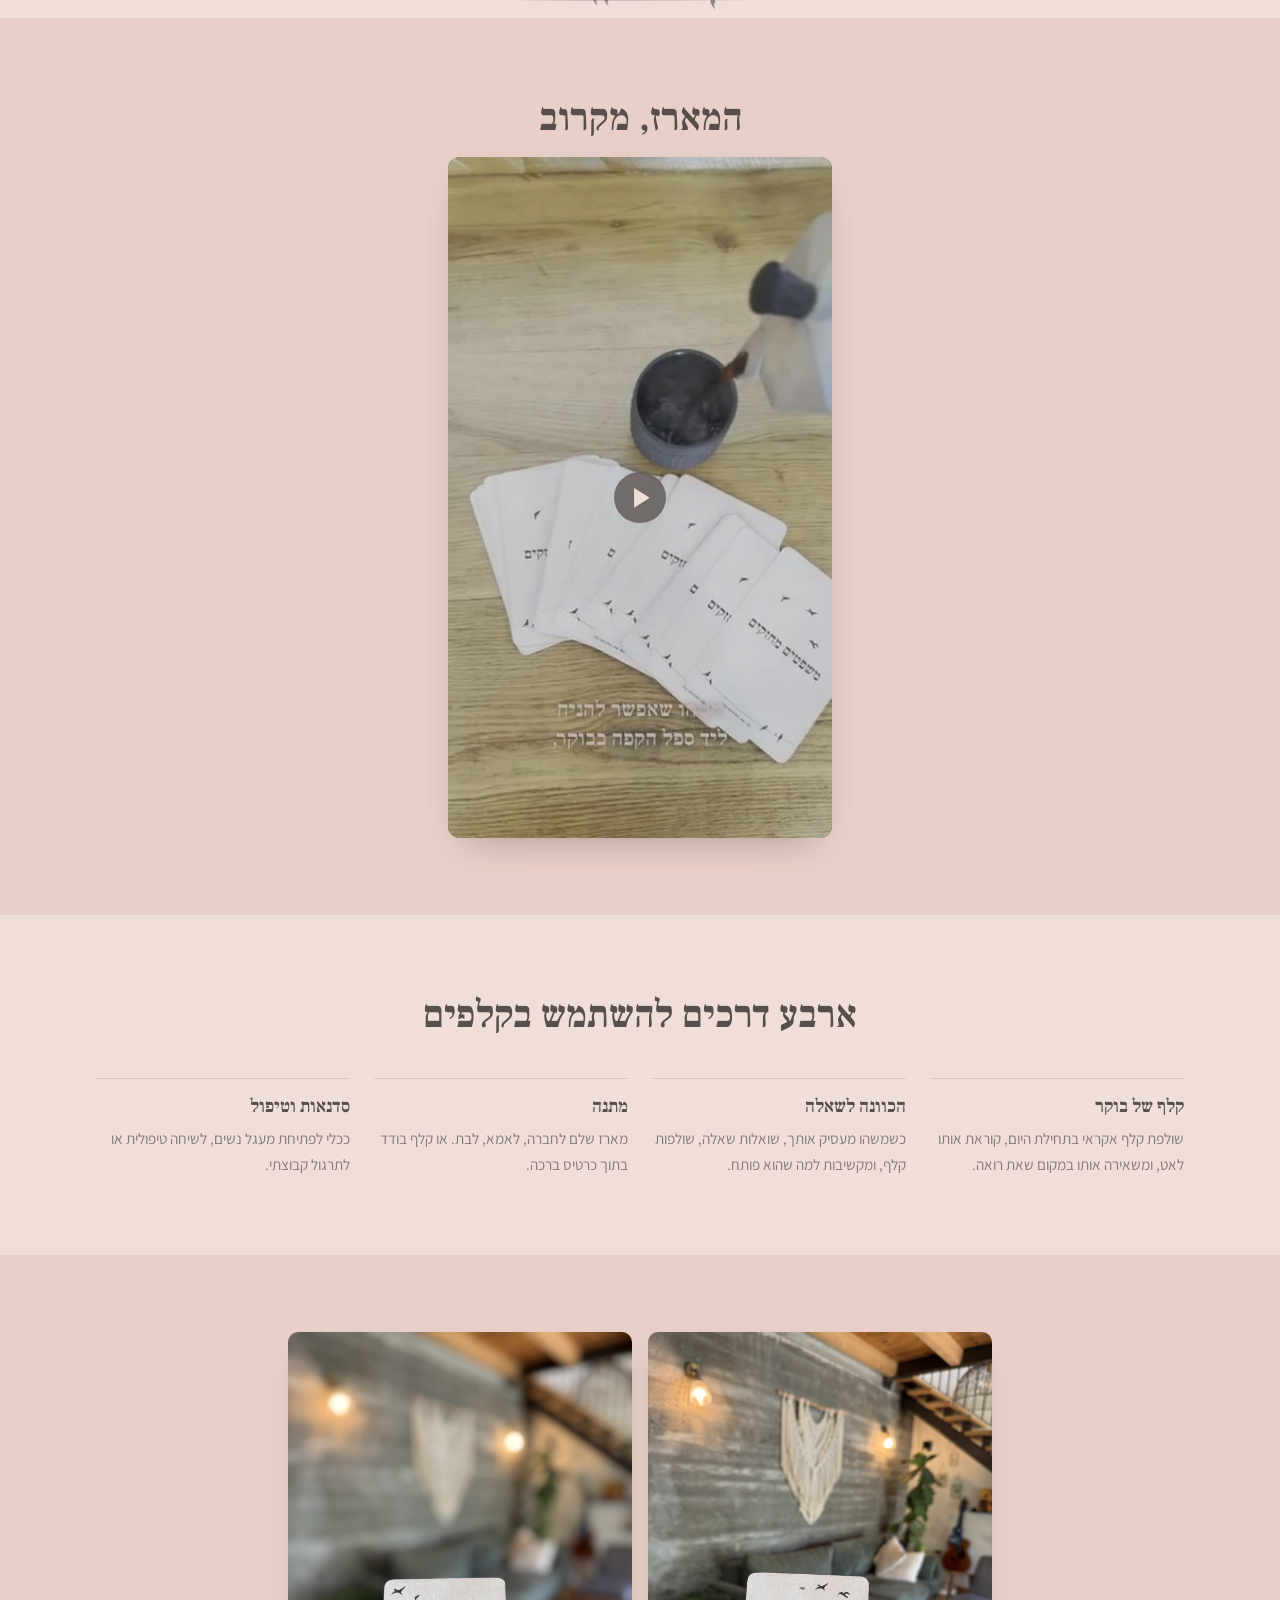
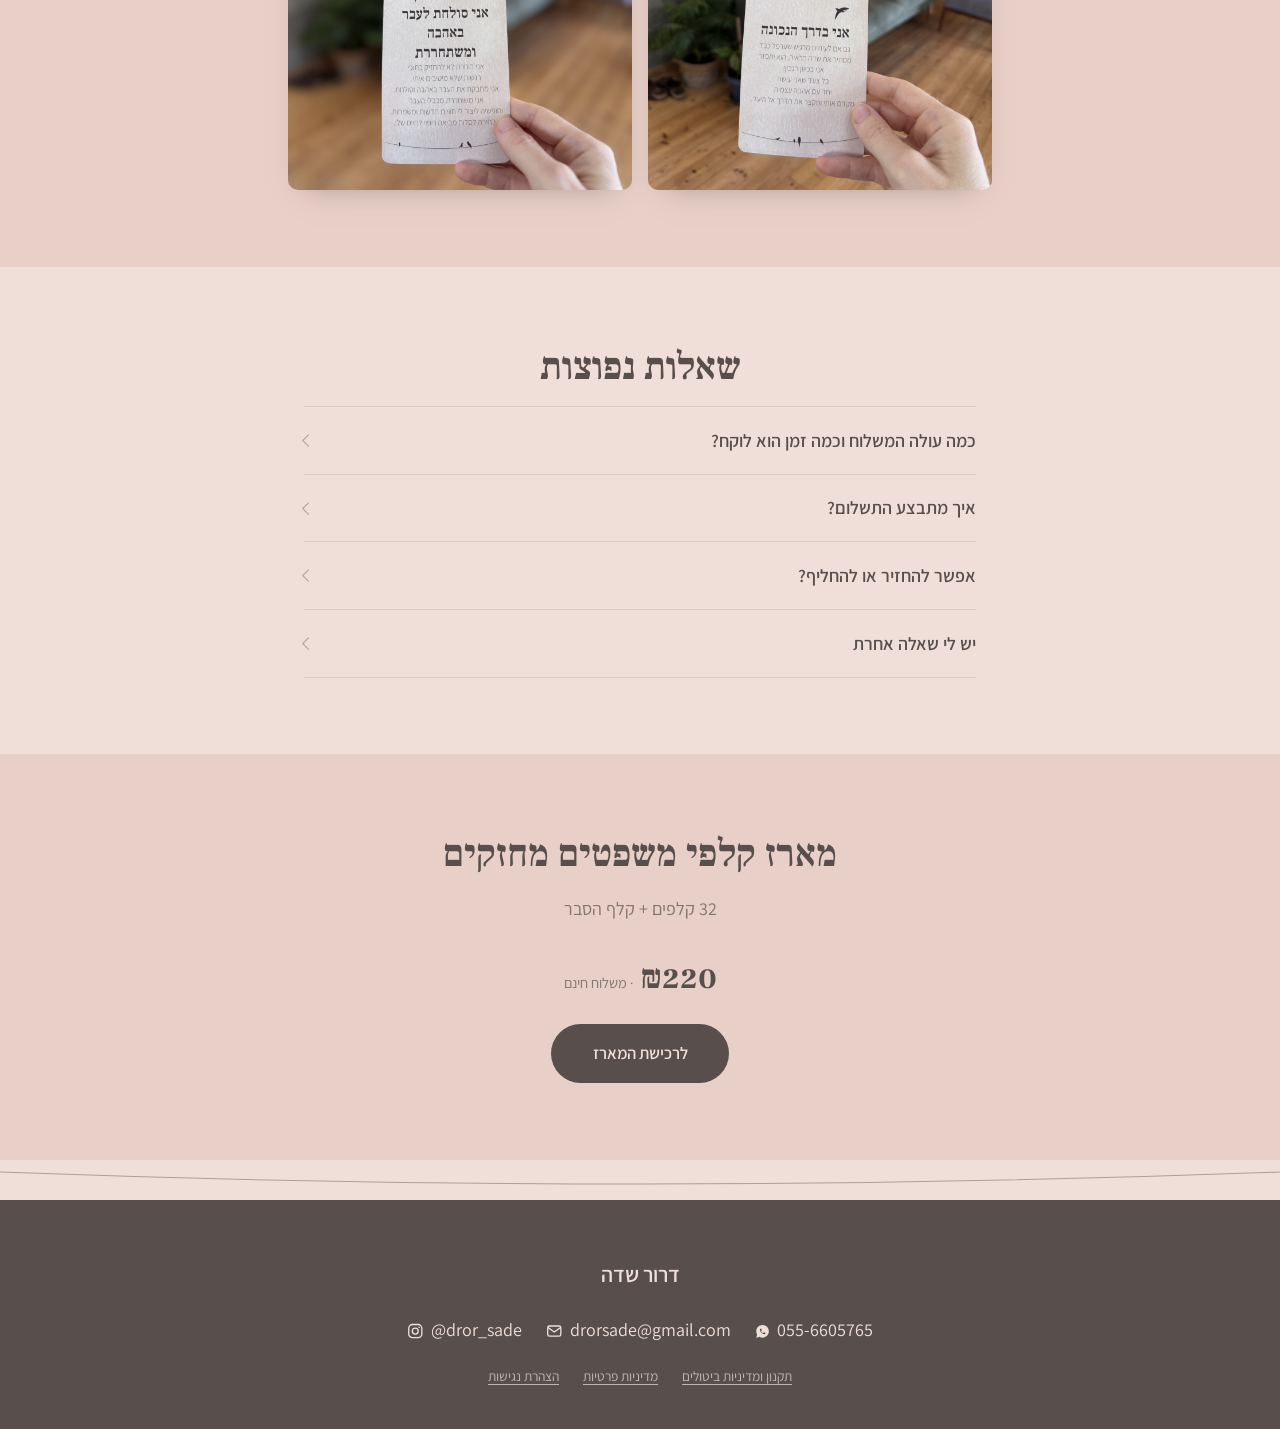
==== commit 02251cd1: "Crossfade between cards, and retitle the closing section The draw faded the single image out to the " ====
--- a/index.html
+++ b/index.html
@@ -78,9 +78,13 @@
 
       <!-- The signature element: a real card, drawable -->
       <div class="draw">
+        <!-- two stacked faces so a draw crossfades between them and the card
+             background is never exposed mid-transition -->
         <div class="card" id="card" aria-live="polite">
-          <img id="card-img" src="assets/card-tov-matok.jpg" width="700" height="986"
+          <img class="card__face is-active" id="card-a" src="assets/card-tov-matok.jpg"
+               width="700" height="986" fetchpriority="high"
                alt="קלף ובו הכיתוב: רק טוב מתוק מונח לפניי. ההווה והעתיד שלי מלאים ברכה ושפע. הכל מתכנס לטובתי העליונה ולהגשמת כל חלומותיי ורצונותיי בדרכים מושלמות.">
+          <img class="card__face" id="card-b" width="700" height="986" alt="" aria-hidden="true">
         </div>
 
         <button class="btn-draw" id="draw" type="button">
@@ -235,8 +239,8 @@
   <!-- ── Closing CTA: the birds settle ───────────────────────── -->
   <section class="band band--close">
     <div class="wrap narrow center">
-      <h2 class="h2">קלף אחד ביום</h2>
-      <p class="close__lede">מארז קלפי המשפטים המחזקים — 32 קלפים + קלף הסבר, בגודל <span dir="ltr">9×13</span> ס״מ.</p>
+      <h2 class="h2">מארז קלפי משפטים מחזקים</h2>
+      <p class="close__lede">32 קלפים + קלף הסבר</p>
       <p class="price price--lg"><span dir="ltr">₪220</span> <span class="price__note">· משלוח חינם</span></p>
       <a class="btn-buy" data-buy href="https://wa.me/972556605765?text=%D7%94%D7%99%D7%99%20%D7%93%D7%A8%D7%95%D7%A8%2C%20%D7%90%D7%A9%D7%9E%D7%97%20%D7%9C%D7%94%D7%96%D7%9E%D7%99%D7%9F%20%D7%9E%D7%90%D7%A8%D7%96%20%D7%A9%D7%9C%20%D7%A7%D7%9C%D7%A4%D7%99%20%D7%9E%D7%A9%D7%A4%D7%98%D7%99%D7%9D%20%D7%9E%D7%97%D7%96%D7%A7%D7%99%D7%9D" target="_blank" rel="noopener">
         לרכישת המארז
--- a/styles.css
+++ b/styles.css
@@ -156,14 +156,24 @@
     0 14px 34px -14px rgba(88, 79, 76, .40);
 }
 
-.card img {
+/* both faces occupy the same box; only the active one is opaque */
+.card {
+  position: relative;
+  aspect-ratio: 700 / 986;    /* every card scan shares these proportions */
+}
+
+.card__face {
+  position: absolute;
+  inset: 0;
   width: 100%;
-  height: auto;
+  height: 100%;
   display: block;
-  transition: opacity .2s ease;
-}
-
-.card.is-turning img { opacity: 0; }
+  object-fit: cover;
+  opacity: 0;
+  transition: opacity .5s ease;
+}
+
+.card__face.is-active { opacity: 1; }
 
 .btn-draw {
   display: inline-block;
@@ -421,6 +431,8 @@
   justify-content: space-between;
   gap: 1rem;
   padding: .7rem 1.25rem;
+  /* clear the iPhone home indicator */
+  padding-block-end: calc(.7rem + env(safe-area-inset-bottom, 0px));
   background: var(--cream);
   border-block-start: 1px solid var(--ink-15);
   box-shadow: 0 -6px 20px -12px rgba(88, 79, 76, .5);
@@ -434,6 +446,15 @@
 .btn-buy--sm { padding: .6rem 1.6rem; font-size: .95rem; }
 
 @media (min-width: 48rem) { .sticky-buy { display: none; } }
+
+/* The buy bar is fixed over the bottom of the page, so on mobile the footer
+   has to reserve room for it — otherwise it sits on top of the תקנון,
+   privacy and accessibility links, which are the ones people need most. */
+@media (max-width: 47.99rem) {
+  .footer {
+    padding-block-end: calc(2.5rem + 4.75rem + env(safe-area-inset-bottom, 0px));
+  }
+}
 
 /* ── Scroll reveal ──────────────────────────────────────────── */
 
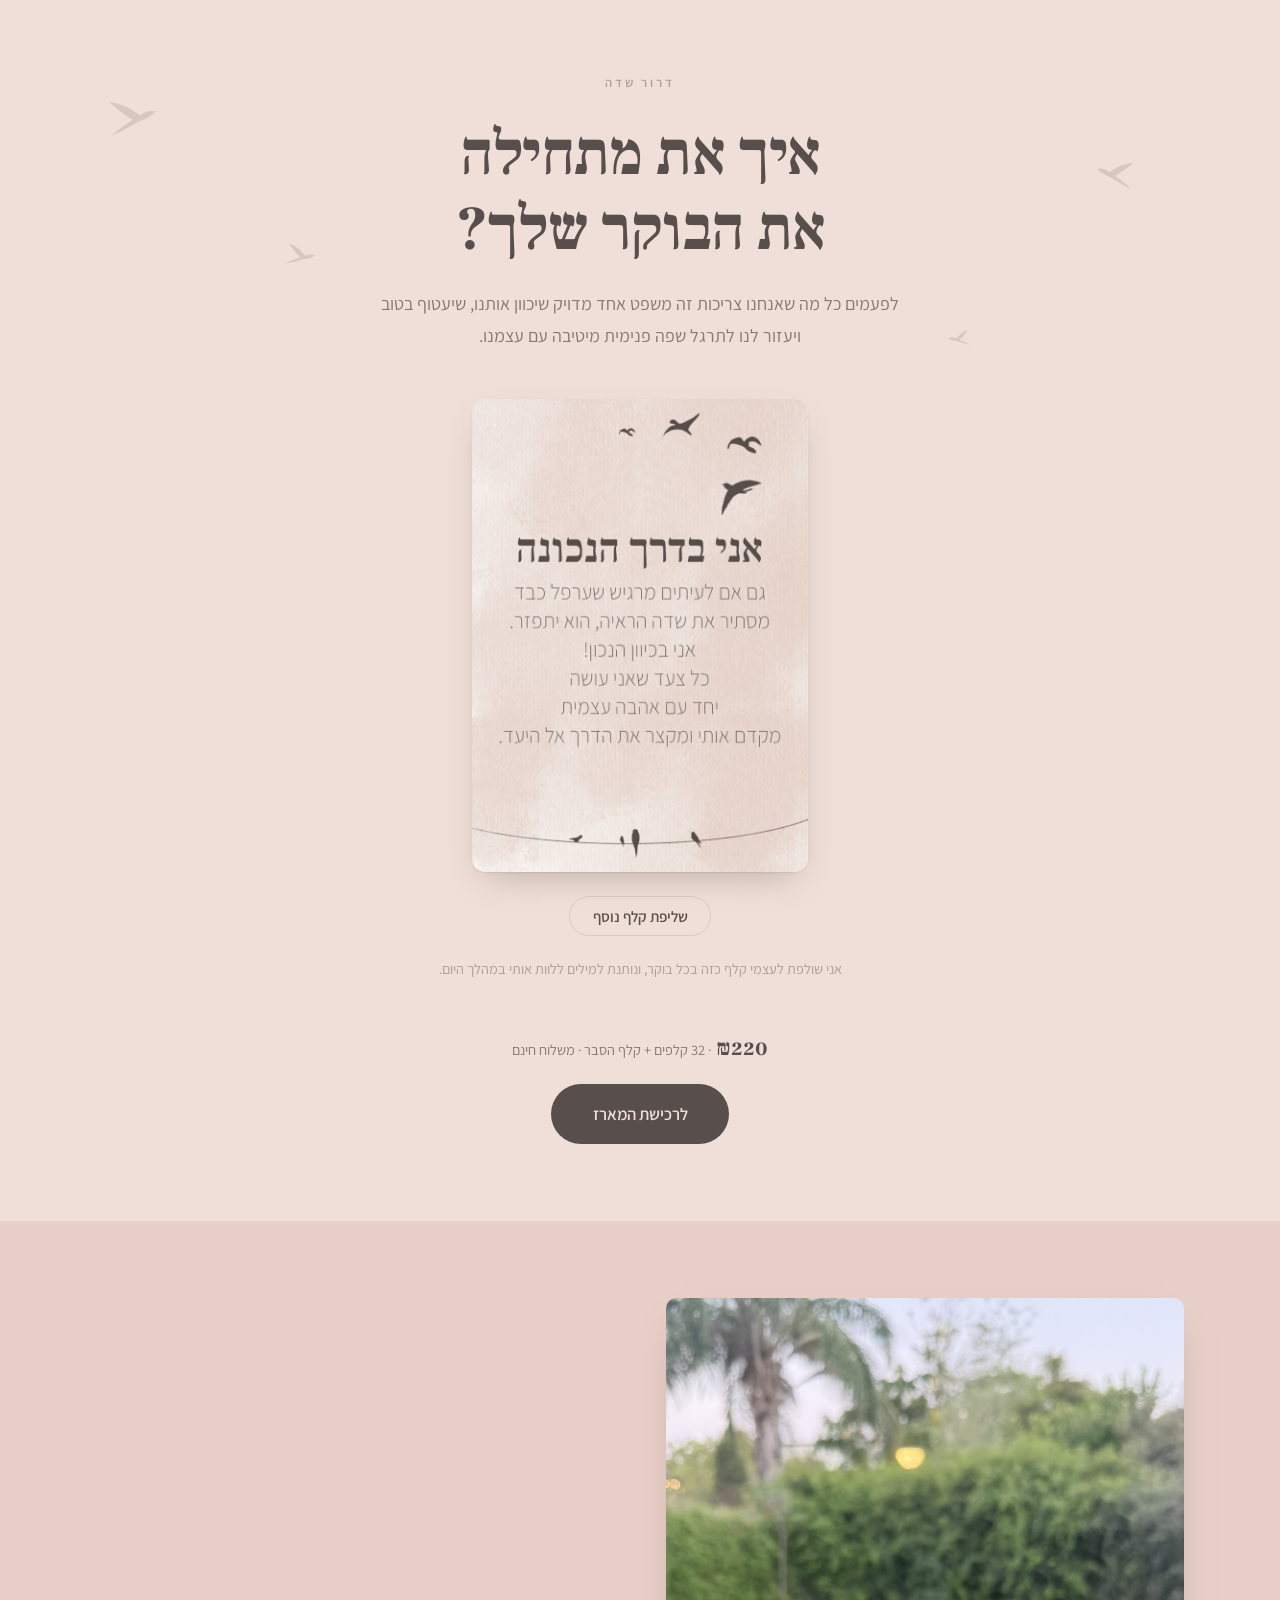
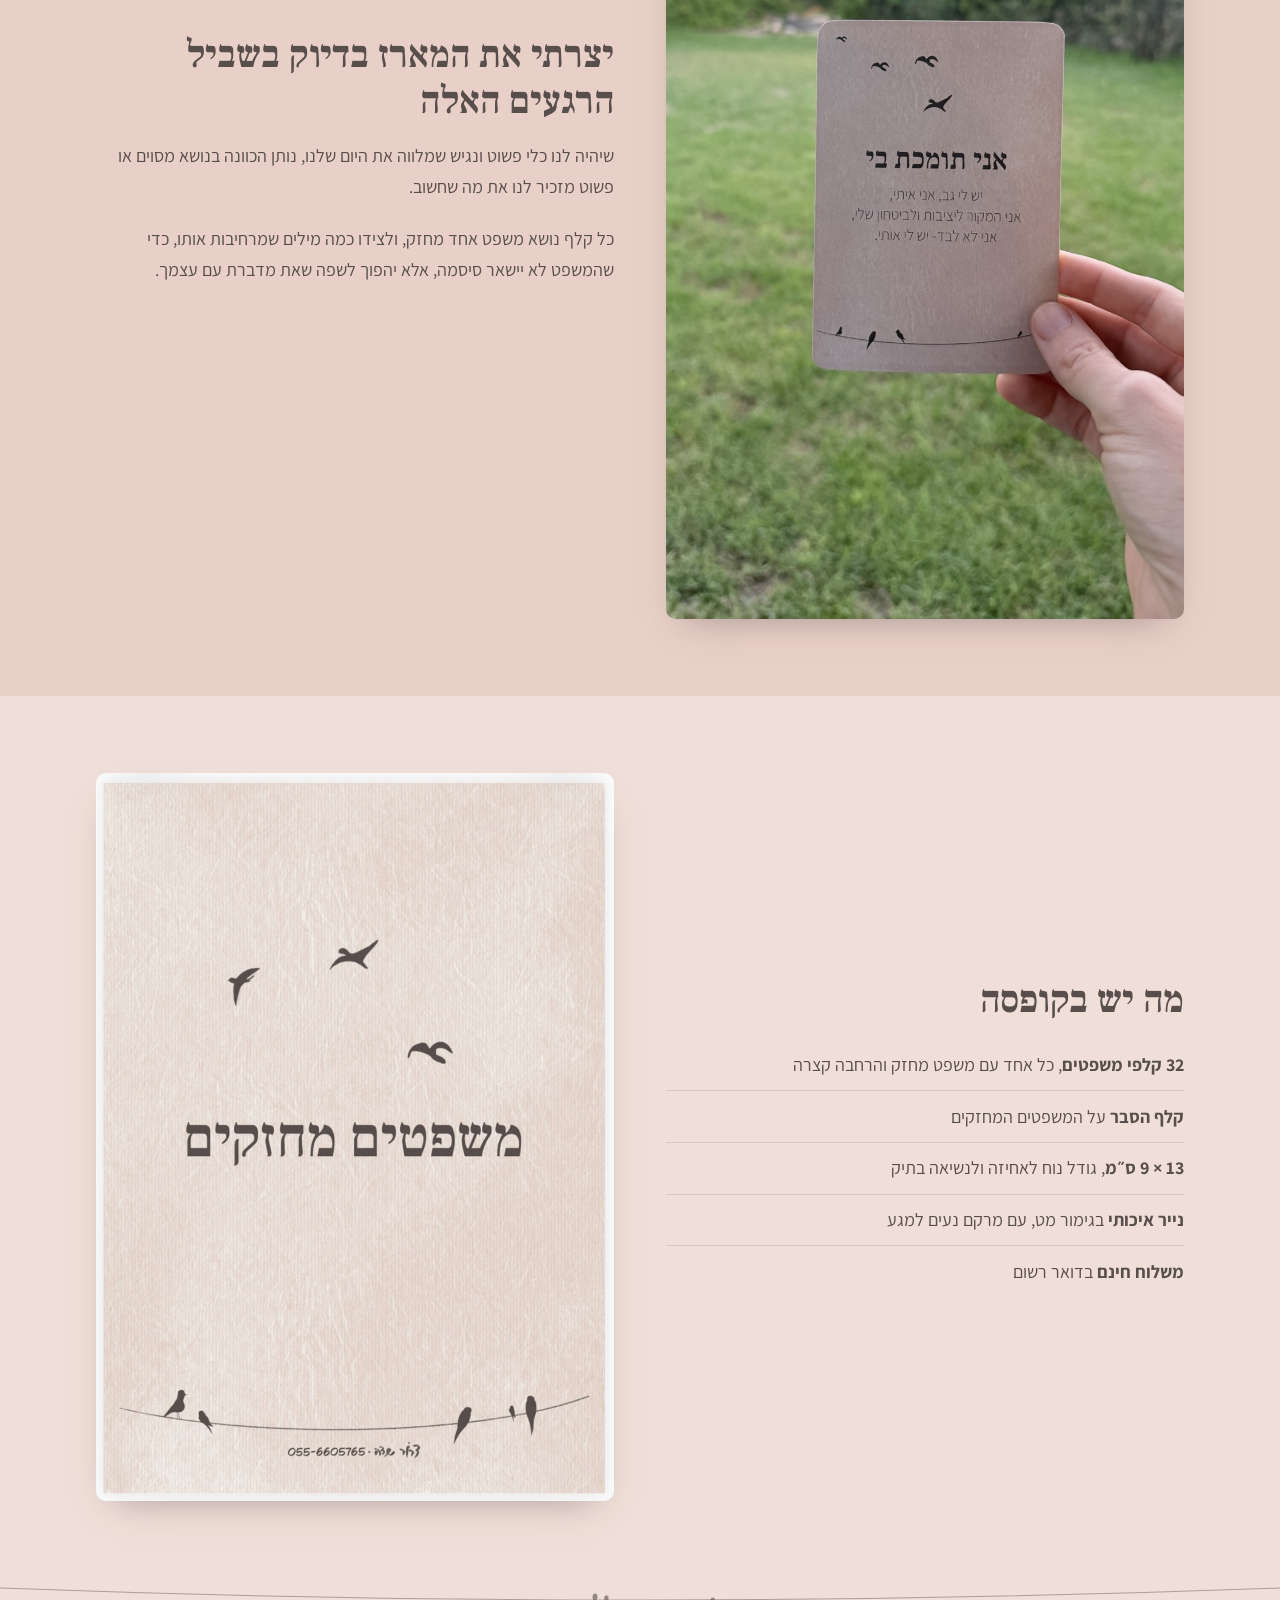
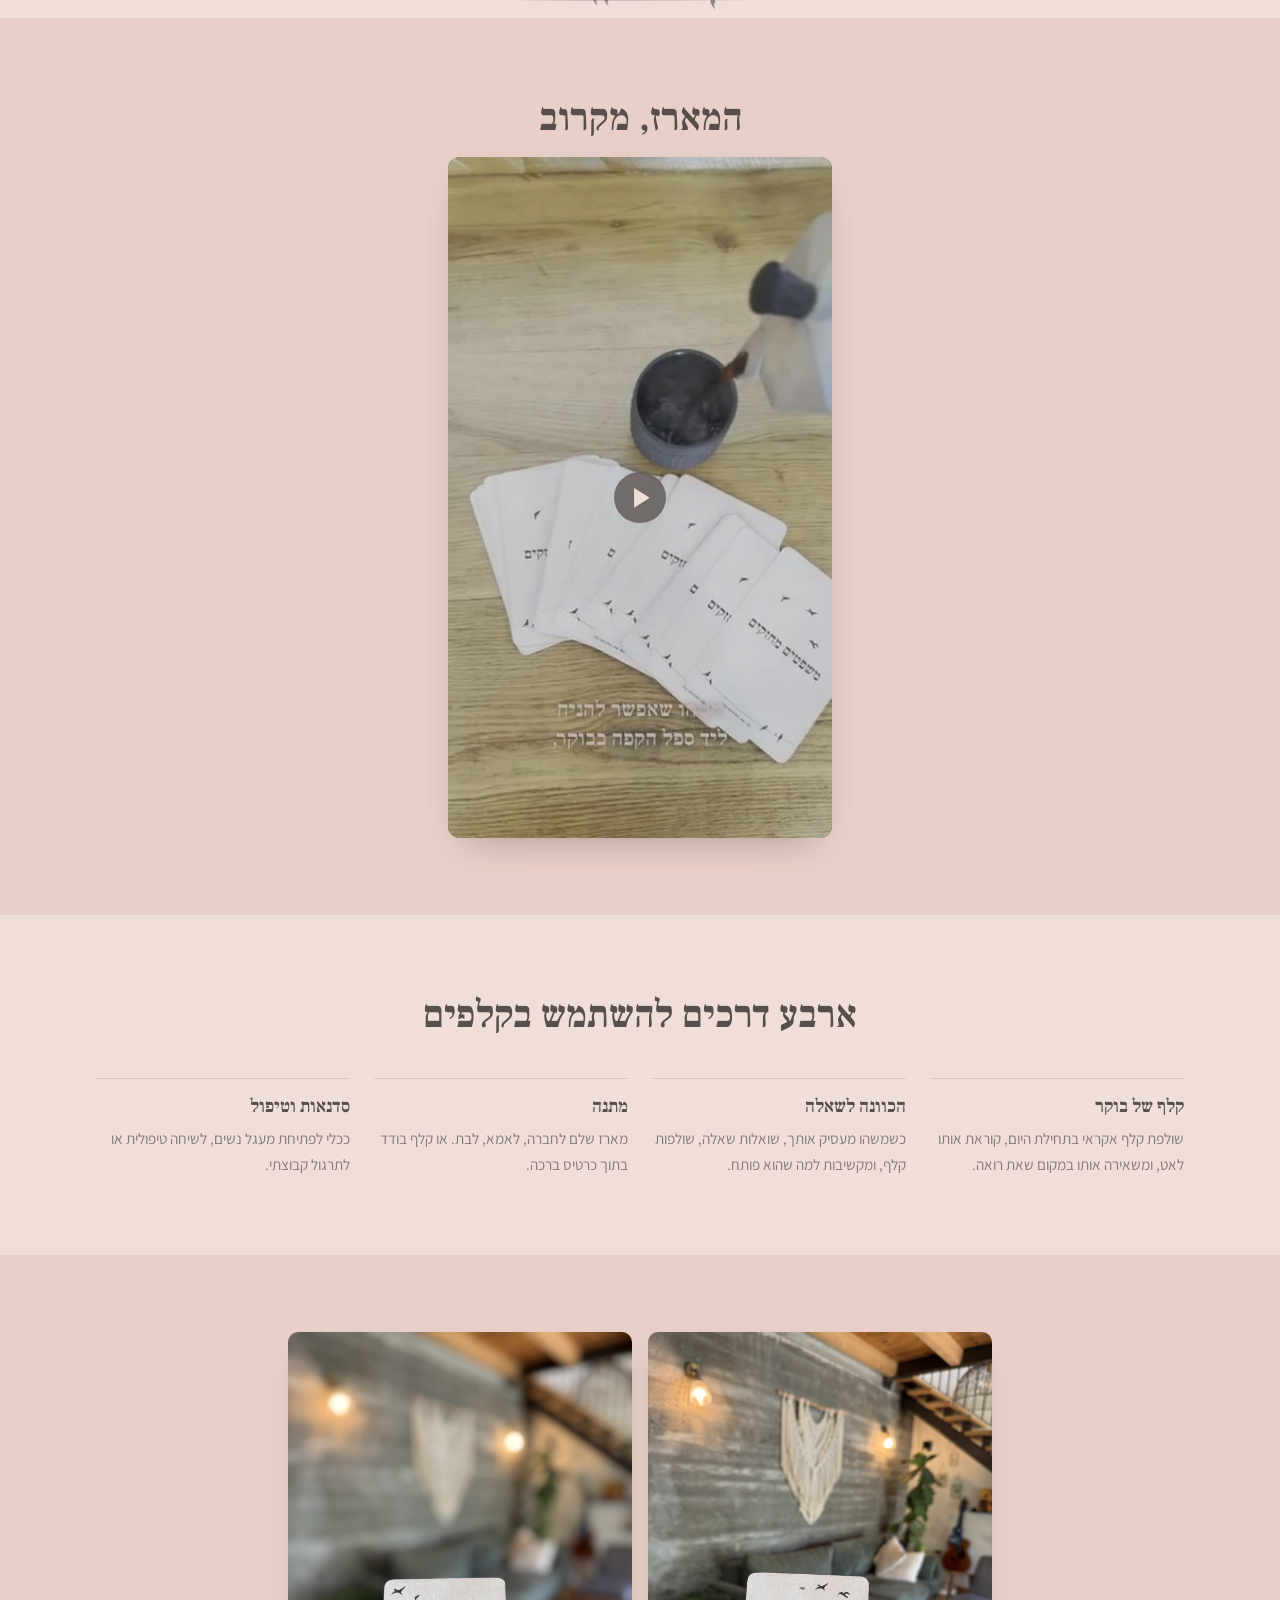
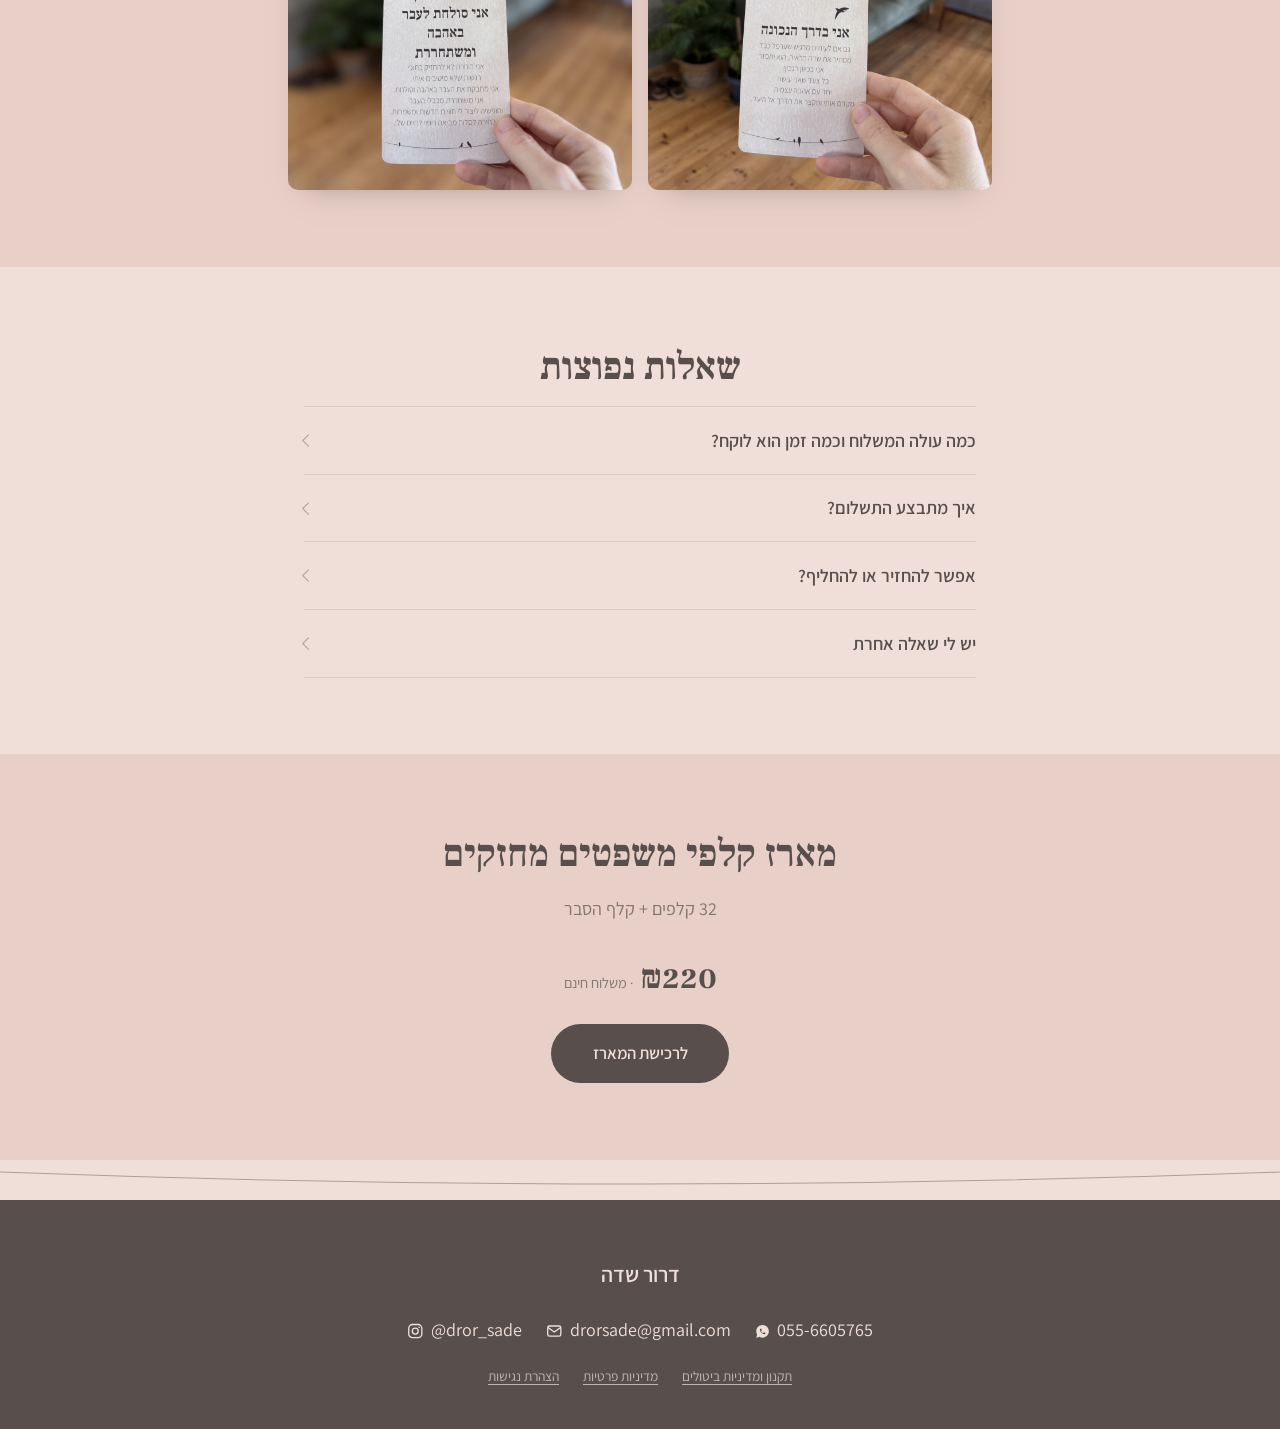
==== commit 5ada04ee: "Reorder the card picker and fix a deadlock it exposed - אני בדרך הנכונה is now the first card shown " ====
--- a/index.html
+++ b/index.html
@@ -7,14 +7,14 @@
 <title>קלפי משפטים מחזקים | דרור שדה</title>
 <meta name="description" content="מארז של 32 קלפי משפטים מחזקים לנשים, לתרגול שפה פנימית מיטיבה. קלף אחד בבוקר שמלווה אותך לאורך היום. ₪220, משלוח חינם.">
 
-<link rel="canonical" href="https://netisade.github.io/affirmation-cards-landing/">
+<link rel="canonical" href="https://drorsade.github.io/">
 <meta property="og:type" content="product">
 <meta property="og:locale" content="he_IL">
 <meta property="og:site_name" content="דרור שדה">
-<meta property="og:url" content="https://netisade.github.io/affirmation-cards-landing/">
+<meta property="og:url" content="https://drorsade.github.io/">
 <meta property="og:title" content="קלפי משפטים מחזקים | דרור שדה">
 <meta property="og:description" content="32 קלפים לתרגול שפה פנימית מיטיבה. קלף אחד בבוקר שמלווה אותך לאורך היום.">
-<meta property="og:image" content="https://netisade.github.io/affirmation-cards-landing/assets/og-image.jpg">
+<meta property="og:image" content="https://drorsade.github.io/assets/og-image.jpg">
 <meta property="og:image:width" content="1200">
 <meta property="og:image:height" content="630">
 <meta name="twitter:card" content="summary_large_image">
@@ -25,7 +25,7 @@
 <link rel="preconnect" href="https://fonts.gstatic.com" crossorigin>
 <link href="https://fonts.googleapis.com/css2?family=Assistant:wght@400;600&family=Frank+Ruhl+Libre:wght@500;700&display=swap" rel="stylesheet">
 
-<link rel="stylesheet" href="styles.css">
+<link rel="stylesheet" href="styles.css?v=6">
 
 <script type="application/ld+json">
 {
@@ -33,8 +33,8 @@
   "@type": "Product",
   "name": "קלפי משפטים מחזקים",
   "description": "מארז של 32 קלפי משפטים מחזקים + קלף הסבר, לתרגול שפה פנימית מיטיבה.",
-  "image": "https://netisade.github.io/affirmation-cards-landing/assets/og-image.jpg",
-  "url": "https://netisade.github.io/affirmation-cards-landing/",
+  "image": "https://drorsade.github.io/assets/og-image.jpg",
+  "url": "https://drorsade.github.io/",
   "brand": { "@type": "Brand", "name": "דרור שדה" },
   "offers": {
     "@type": "Offer",
@@ -78,13 +78,14 @@
 
       <!-- The signature element: a real card, drawable -->
       <div class="draw">
-        <!-- two stacked faces so a draw crossfades between them and the card
-             background is never exposed mid-transition -->
+        <!-- One card in the markup. script.js adds a second, inline-styled
+             layer on top for the crossfade, so the page can never render a
+             stray empty image if the stylesheet is stale or missing. -->
         <div class="card" id="card" aria-live="polite">
-          <img class="card__face is-active" id="card-a" src="assets/card-tov-matok.jpg"
+          <!-- must stay in sync with CARDS[0] in script.js -->
+          <img id="card-img" src="assets/card-derech.jpg"
                width="700" height="986" fetchpriority="high"
-               alt="קלף ובו הכיתוב: רק טוב מתוק מונח לפניי. ההווה והעתיד שלי מלאים ברכה ושפע. הכל מתכנס לטובתי העליונה ולהגשמת כל חלומותיי ורצונותיי בדרכים מושלמות.">
-          <img class="card__face" id="card-b" width="700" height="986" alt="" aria-hidden="true">
+               alt="קלף ובו הכיתוב: אני בדרך הנכונה. גם אם לעיתים מרגיש שערפל כבד מסתיר את שדה הראיה, הוא יתפזר. אני בכיוון הנכון! כל צעד שאני עושה יחד עם אהבה עצמית מקדם אותי ומקצר את הדרך אל היעד.">
         </div>
 
         <button class="btn-draw" id="draw" type="button">
@@ -298,7 +299,8 @@
   <a class="btn-buy btn-buy--sm" data-buy href="https://wa.me/972556605765?text=%D7%94%D7%99%D7%99%20%D7%93%D7%A8%D7%95%D7%A8%2C%20%D7%90%D7%A9%D7%9E%D7%97%20%D7%9C%D7%94%D7%96%D7%9E%D7%99%D7%9F%20%D7%9E%D7%90%D7%A8%D7%96%20%D7%A9%D7%9C%20%D7%A7%D7%9C%D7%A4%D7%99%20%D7%9E%D7%A9%D7%A4%D7%98%D7%99%D7%9D%20%D7%9E%D7%97%D7%96%D7%A7%D7%99%D7%9D" target="_blank" rel="noopener">לרכישה</a>
 </div>
 
-<script src="script.js"></script>
-<script src="contact.js"></script>
+<script src="script.js?v=6"></script>
+<script src="contact.js?v=6"></script>
+<script src="analytics.js?v=6"></script>
 </body>
 </html>
--- a/styles.css
+++ b/styles.css
@@ -156,24 +156,16 @@
     0 14px 34px -14px rgba(88, 79, 76, .40);
 }
 
-/* both faces occupy the same box; only the active one is opaque */
-.card {
-  position: relative;
-  aspect-ratio: 700 / 986;    /* every card scan shares these proportions */
-}
-
-.card__face {
-  position: absolute;
-  inset: 0;
+/* The card in the markup stays in normal flow and defines the height —
+   even at opacity 0 — so the box never collapses mid-crossfade. The second
+   layer is created and positioned by script.js. */
+.card { position: relative; }
+
+.card img {
   width: 100%;
-  height: 100%;
+  height: auto;
   display: block;
-  object-fit: cover;
-  opacity: 0;
-  transition: opacity .5s ease;
-}
-
-.card__face.is-active { opacity: 1; }
+}
 
 .btn-draw {
   display: inline-block;
@@ -518,3 +510,69 @@
   width: .84em;
   height: .84em;
 }
+
+/* ── Thank-you page ─────────────────────────────────────────── */
+
+.thanks {
+  position: relative;
+  overflow: hidden;
+  min-height: 100vh;
+  display: flex;
+  flex-direction: column;
+  justify-content: center;
+  padding-block: clamp(3rem, 10vw, 6rem) 4rem;
+}
+
+.thanks__inner { position: relative; z-index: 1; }
+
+.thanks__title {
+  font-size: clamp(1.9rem, 1.4rem + 2.6vw, 3.1rem);
+  margin-block-end: 1rem;
+}
+
+.thanks__lede {
+  color: var(--ink-70);
+  margin-block-end: clamp(2rem, 5vw, 2.75rem);
+}
+
+.thanks__steps {
+  list-style: none;
+  margin: 0 auto clamp(2rem, 5vw, 2.75rem);
+  padding: 0;
+  max-width: 26rem;
+  text-align: start;
+}
+.thanks__steps li {
+  padding-block: .85rem;
+  border-block-end: 1px solid var(--ink-15);
+}
+.thanks__steps li:last-child { border-block-end: 0; }
+
+.thanks__wish {
+  font-family: var(--display);
+  font-size: 1.15rem;
+  color: var(--ink-70);
+  margin-block-end: 2rem;
+}
+
+.thanks__actions {
+  display: flex;
+  flex-direction: column;
+  align-items: center;
+  gap: 1rem;
+}
+
+.thanks__home {
+  font-size: .95rem;
+  color: var(--ink-45);
+}
+
+.thanks__wire, .thanks__birds {
+  position: absolute;
+  inset-inline: 0;
+  inset-block-end: 1.5rem;
+  width: 100%;
+  height: 40px;
+  color: var(--ink-45);
+}
+.thanks__birds { fill: var(--ink); opacity: .55; }
